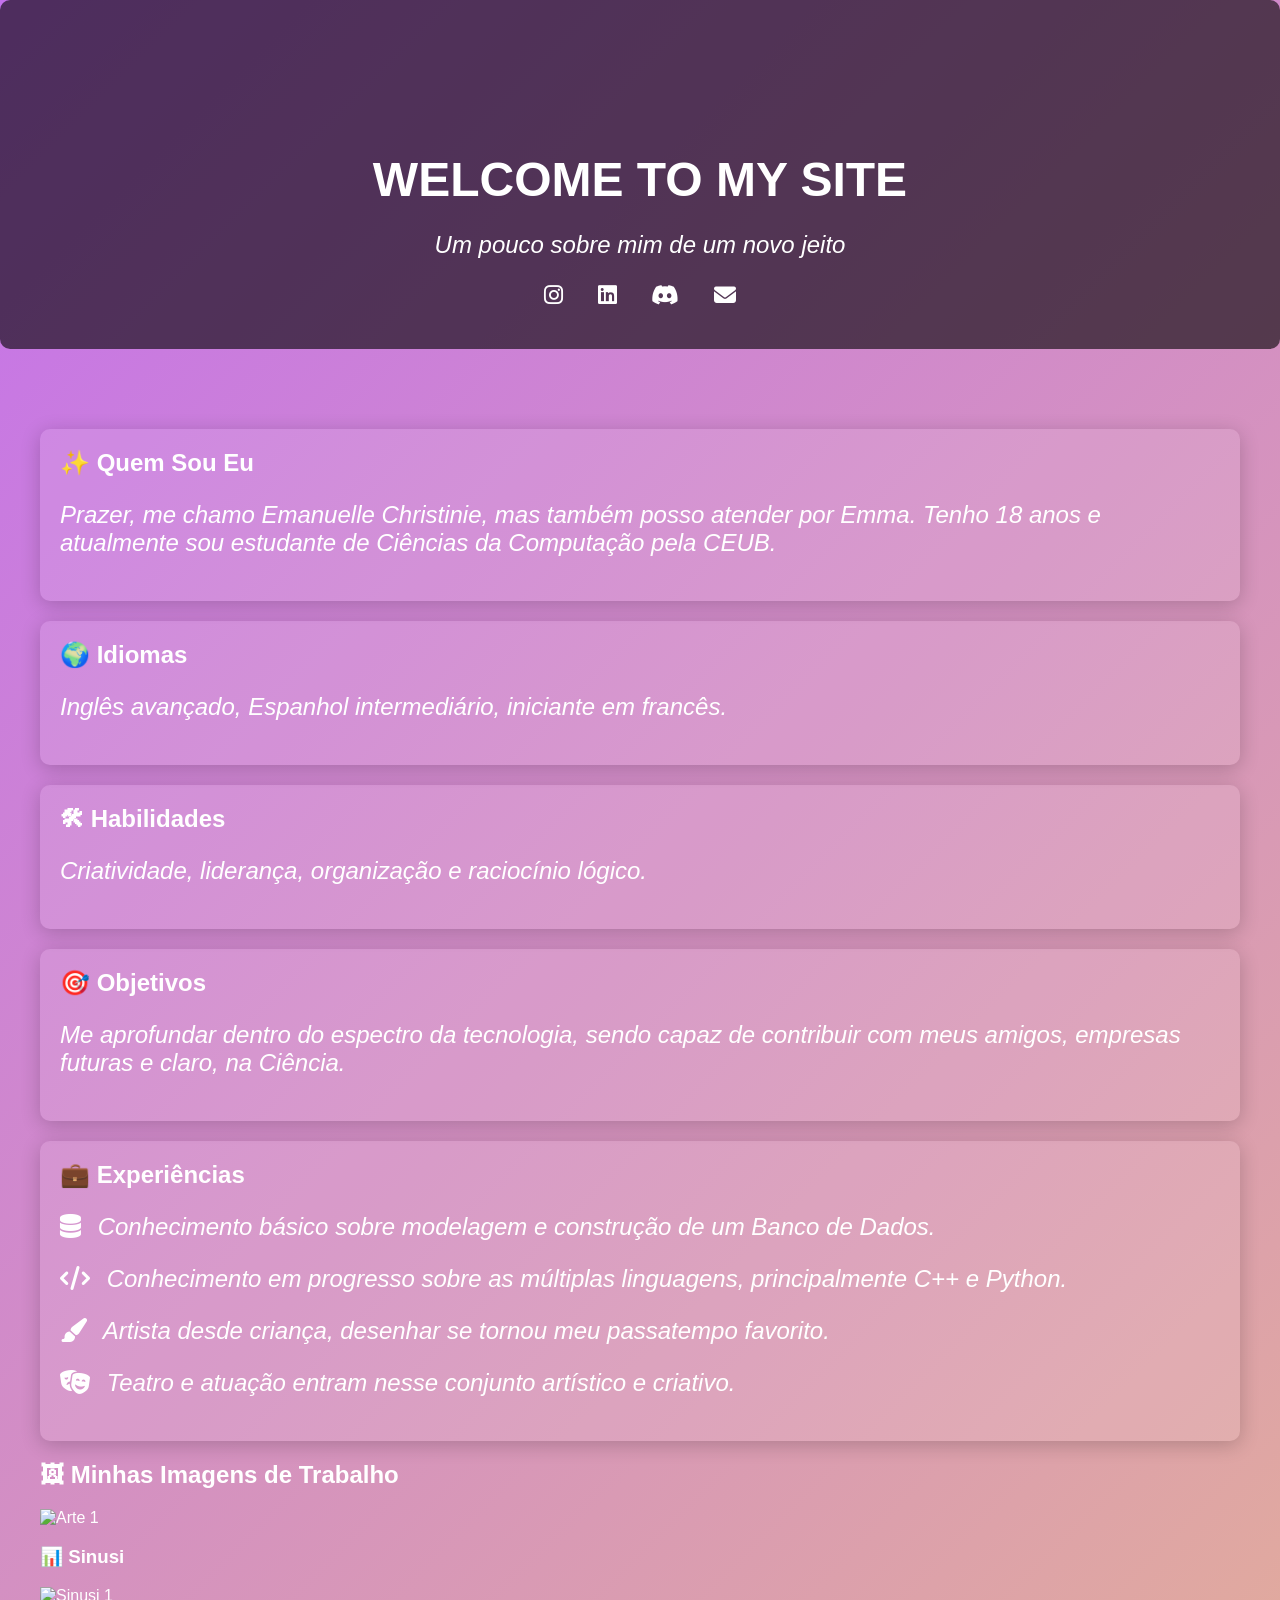
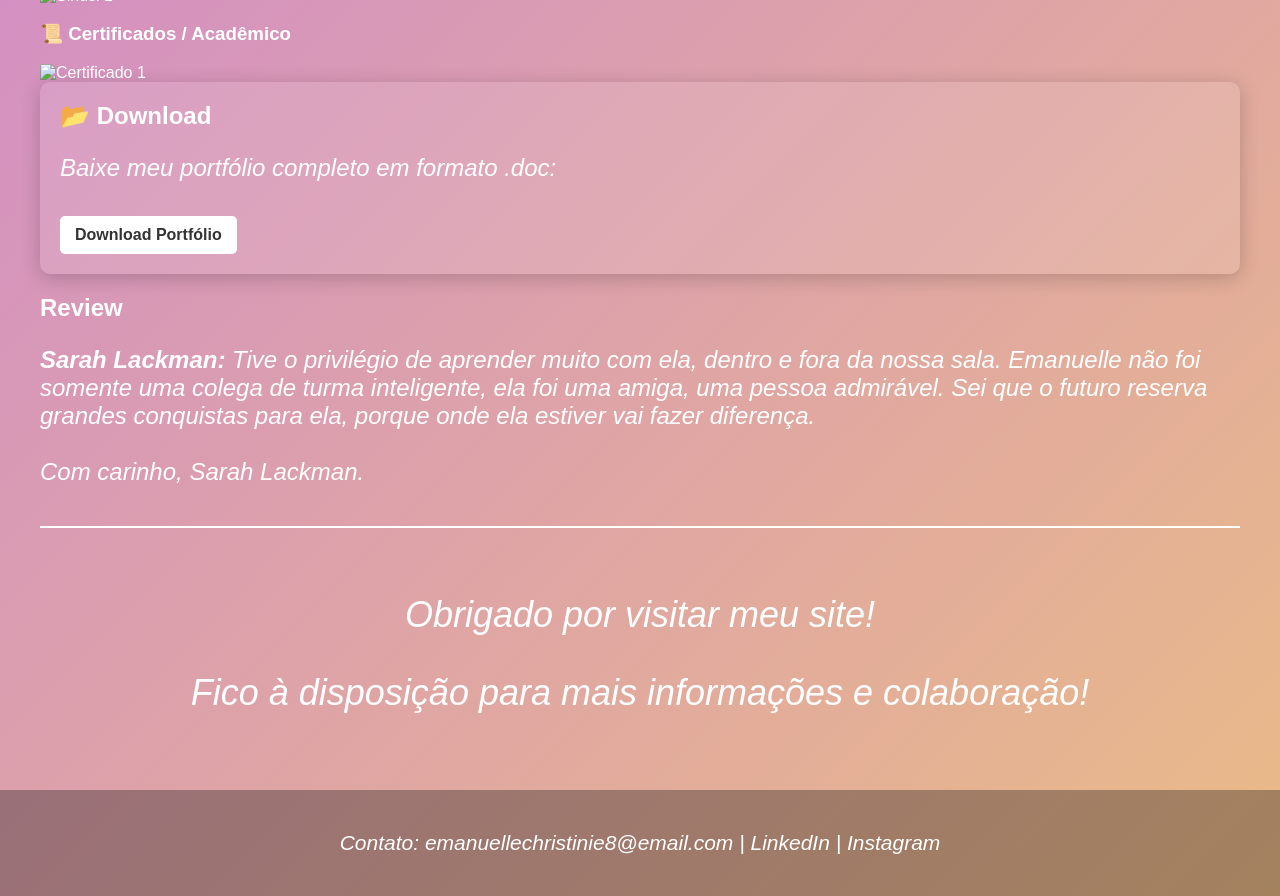
==== index.html @ f260c65d "Update index.html" ====
<!DOCTYPE html>
<html lang="en">
<head>
  <meta charset="UTF-8" />
  <meta name="viewport" content="width=device-width, initial-scale=1.0" />
  <title>Emanuelle | Portfolio</title>
  <link rel="stylesheet" href="https://cdnjs.cloudflare.com/ajax/libs/font-awesome/6.5.0/css/all.min.css" />
  <style>
    body {
      font-family: 'Segoe UI', sans-serif;
      margin: 0;
      padding: 0;
      color: #fff;
      background: linear-gradient(-45deg, #e66465, #9198e5, #f6d365, #c471ed);
      background-size: 400% 400%;
      animation: gradient 10s ease infinite;
      overflow-x: hidden;
    }

    @keyframes gradient {
      0% { background-position: 0% 50%; }
      50% { background-position: 100% 50%; }
      100% { background-position: 0% 50%; }
    }

    header {
      padding: 120px 20px 40px;
      text-align: center;
      background-color: rgba(0, 0, 0, 0.6);
      border-radius: 10px;
      margin-bottom: 40px;
    }

    h1 {
      font-size: 3em;
      margin-bottom: 20px;
      text-transform: uppercase;
    }

    p {
      font-size: 1.5em;
      font-style: italic;
    }

    .social-links a {
      margin: 0 15px;
      font-size: 22px;
      color: white;
      transition: color 0.3s;
    }

    .social-links a:hover {
      color: #ffd700;
    }

    section {
      max-width: 1200px;
      margin: 0 auto;
      padding: 40px 20px;
    }

    .section-box {
      background: rgba(255, 255, 255, 0.1);
      border-radius: 10px;
      padding: 20px;
      margin-bottom: 20px;
      box-shadow: 0 4px 20px rgba(0, 0, 0, 0.2);
    }

    .section-box h2 {
      margin-top: 0;
    }

    .experience i {
      margin-right: 10px;
    }

    .download-btn {
      display: inline-block;
      margin-top: 10px;
      padding: 10px 15px;
      background-color: #fff;
      color: #333;
      border-radius: 5px;
      text-decoration: none;
      font-weight: bold;
      transition: background-color 0.3s;
    }

    .download-btn:hover {
      background-color: #ffd700;
      color: #000;
    }

    /* Styling for images with transitions */
    .images-container {
      display: flex;
      justify-content: center;
      align-items: center;
      height: 400px; /* Adjust the height as needed */
      overflow: hidden;
      position: relative;
    }

    .image-item {
      width: 100%;
      opacity: 0;
      transition: opacity 1s ease-in-out;
    }

    .image-item.active {
      opacity: 1;
    }

    footer {
      text-align: center;
      padding: 20px;
      background-color: rgba(0,0,0,0.3);
      font-size: 14px;
    }

    .thank-you {
      text-align: center;
      font-size: 1.5em;
      margin-top: 40px;
      padding-top: 30px;
      border-top: 2px solid #fff;
    }
  </style>
</head>
<body>

  <header>
    <h1>WELCOME TO MY SITE</h1>
    <p>Um pouco sobre mim de um novo jeito</p>
    <div class="social-links">
      <a href="https://www.instagram.com/manu_christinie/" target="_blank"><i class="fab fa-instagram"></i></a>
      <a href="https://www.linkedin.com/in/emanuelle-christinie-202900226/" target="_blank"><i class="fab fa-linkedin"></i></a>
      <a href="https://discord.com/users/720340595259998260" target="_blank"><i class="fab fa-discord"></i></a>   
      <a href="mailto:emanuellechristinie8@email.com"><i class="fas fa-envelope"></i></a>
    </div>
  </header>

  <section>
    <div class="section-box">
      <h2>✨ Quem Sou Eu</h2>
      <p>Prazer, me chamo Emanuelle Christinie, mas também posso atender por Emma. Tenho 18 anos e atualmente sou estudante de Ciências da Computação pela CEUB.</p>
    </div>

    <div class="section-box">
      <h2>🌍 Idiomas</h2>
      <p>Inglês avançado, Espanhol intermediário, iniciante em francês.</p>
    </div>

    <div class="section-box">
      <h2>🛠 Habilidades</h2>
      <p>Criatividade, liderança, organização e raciocínio lógico.</p>
    </div>

    <div class="section-box">
      <h2>🎯 Objetivos</h2>
      <p>Me aprofundar dentro do espectro da tecnologia, sendo capaz de contribuir com meus amigos, empresas futuras e claro, na Ciência.</p>
    </div>

    <div class="section-box experience">
      <h2>💼 Experiências</h2>
      <p><i class="fas fa-database"></i> Conhecimento básico sobre modelagem e construção de um Banco de Dados.</p>
      <p><i class="fas fa-code"></i> Conhecimento em progresso sobre as múltiplas linguagens, principalmente C++ e Python.</p>
      <p><i class="fas fa-paint-brush"></i> Artista desde criança, desenhar se tornou meu passatempo favorito.</p>
      <p><i class="fas fa-theater-masks"></i> Teatro e atuação entram nesse conjunto artístico e criativo.</p>
    </div>

     
      <h2>🖼 Minhas Imagens de Trabalho</h2>

     
        <img class="image-item active" src="images/arte1.png" alt="Arte 1">
        <img class="image-item" src="images/arte2.png" alt="Arte 2">
        <img class="image-item" src="images/arte3.png" alt="Arte 3">
      </div>

      <h3>📊 Sinusi</h3>
      
        <img class="image-item active" src="images/sinusi1.png" alt="Sinusi 1">
        <img class="image-item" src="images/sinusi2.png" alt="Sinusi 2">
        <img class="image-item" src="images/sinusi3.png" alt="Sinusi 3">
      

      <h3>📜 Certificados / Acadêmico</h3>
      
        <img class="image-item active" src="images/certificado1.png" alt="Certificado 1">
        <img class="image-item" src="images/certificado2.png" alt="Certificado 2">
        <img class="image-item" src="images/certificado3.png" alt="Certificado 3">
        <img class="image-item" src="images/certificado4.png" alt="Certificado 4">
      
    

    <div class="section-box">
      <h2>📂 Download</h2>
      <p>Baixe meu portfólio completo em formato .doc:</p>
      <a class="download-btn" href="portfolio.docx" download>Download Portfólio</a>
    </div>

    <div class="review">
      <h2>Review</h2>
      <p><strong>Sarah Lackman:</strong> Tive o privilégio de aprender muito com ela, dentro e fora da nossa sala. Emanuelle não foi somente uma colega de turma inteligente, ela foi uma amiga, uma pessoa admirável. Sei que o futuro reserva grandes conquistas para ela, porque onde ela estiver vai fazer diferença. <br><br> Com carinho, Sarah Lackman.</p>
    </div>

    <div class="thank-you">
      <p>Obrigado por visitar meu site!</p>
      <p>Fico à disposição para mais informações e colaboração!</p>
    </div>
  </section>

  <footer>
    <p>Contato: emanuellechristinie8@email.com | LinkedIn | Instagram</p>
  </footer>

  <script>
    // Image appearance with smooth transitions
    let currentImageIndex = 0;
    const imageItems = document.querySelectorAll('.image-item');
    
    function showNextImage() {
      imageItems.forEach((item, index) => {
        item.classList.remove('active');
        if (index === currentImageIndex) {
          item.classList.add('active');
        }
      });
      currentImageIndex = (currentImageIndex + 1) % imageItems.length;
    }

    setInterval(showNextImage, 3000); // Change image every 3 seconds
  </script>

</body>
</html>
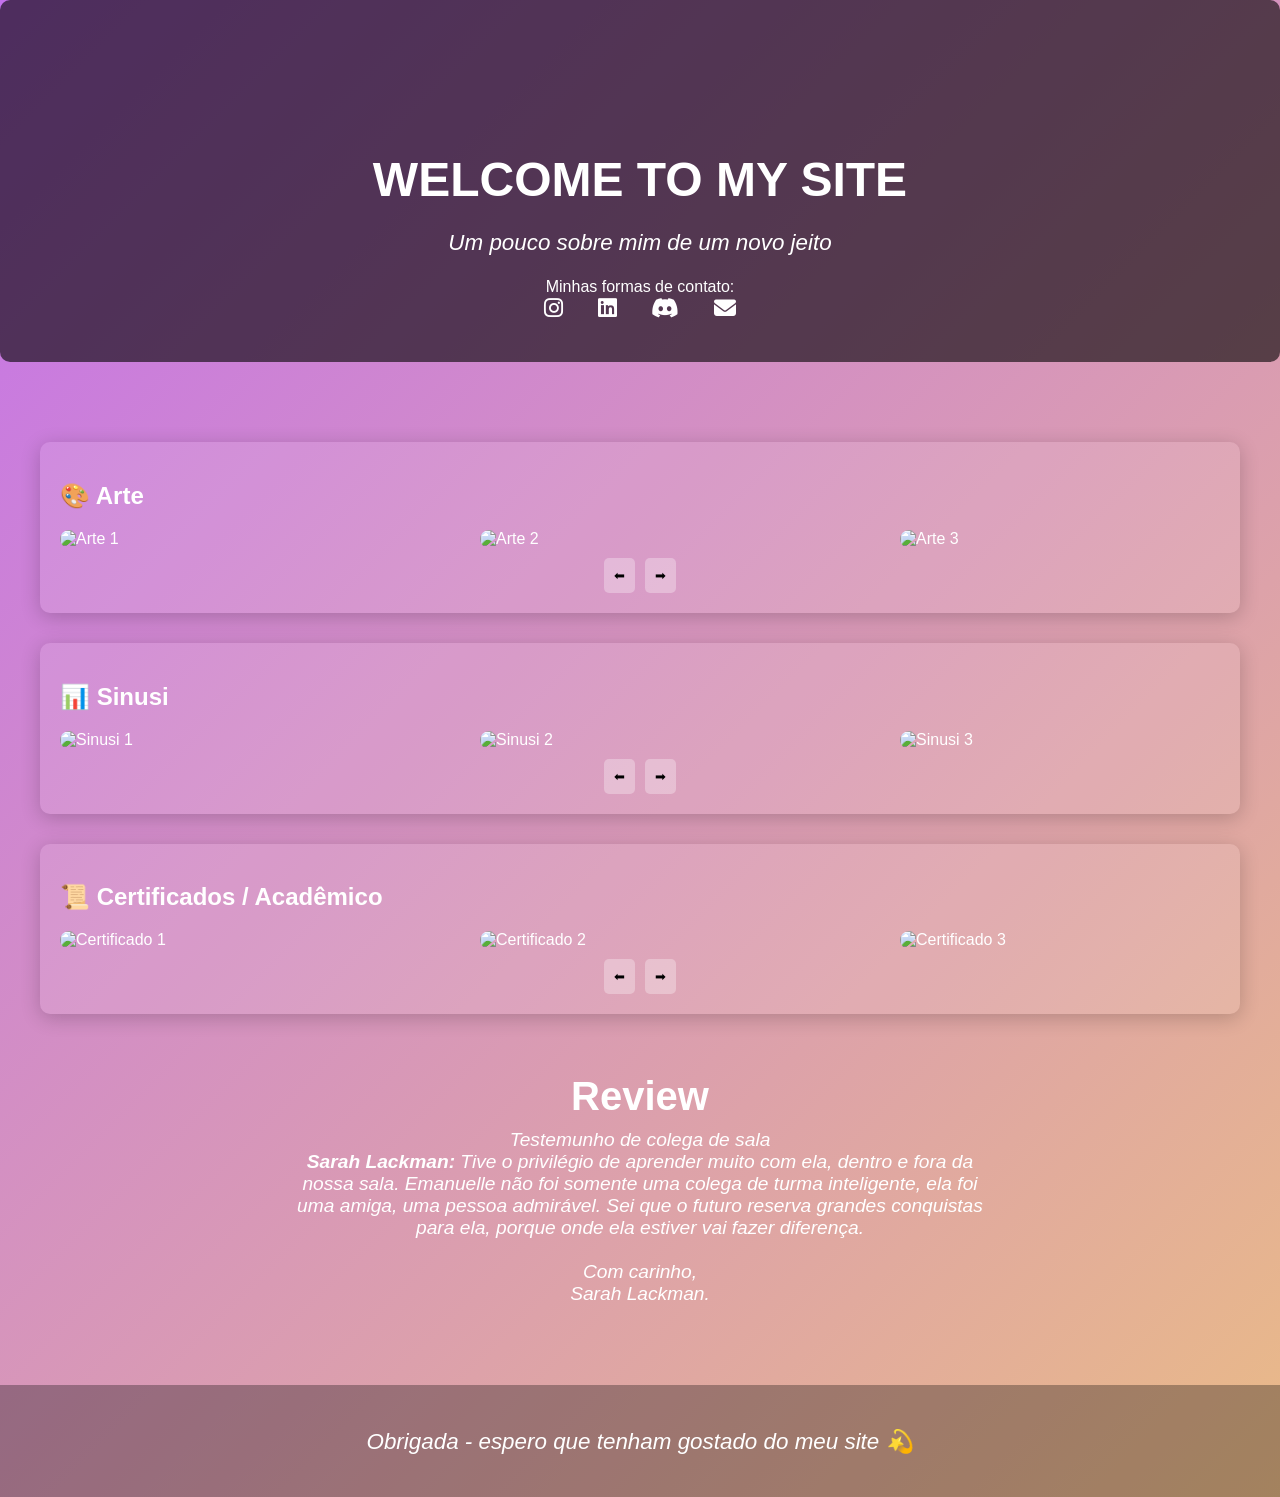
==== commit c140a52e: "Update index.html" ====
--- a/index.html
+++ b/index.html
@@ -13,7 +13,7 @@
       color: #fff;
       background: linear-gradient(-45deg, #e66465, #9198e5, #f6d365, #c471ed);
       background-size: 400% 400%;
-      animation: gradient 10s ease infinite;
+      animation: gradient 15s ease infinite;
       overflow-x: hidden;
     }
 
@@ -33,13 +33,17 @@
 
     h1 {
       font-size: 3em;
-      margin-bottom: 20px;
+      margin-bottom: 10px;
       text-transform: uppercase;
     }
 
     p {
-      font-size: 1.5em;
+      font-size: 1.4em;
       font-style: italic;
+    }
+
+    .social-links {
+      margin-top: 15px;
     }
 
     .social-links a {
@@ -63,176 +67,159 @@
       background: rgba(255, 255, 255, 0.1);
       border-radius: 10px;
       padding: 20px;
-      margin-bottom: 20px;
+      margin-bottom: 30px;
       box-shadow: 0 4px 20px rgba(0, 0, 0, 0.2);
-    }
-
-    .section-box h2 {
-      margin-top: 0;
-    }
-
-    .experience i {
-      margin-right: 10px;
-    }
-
-    .download-btn {
-      display: inline-block;
-      margin-top: 10px;
-      padding: 10px 15px;
-      background-color: #fff;
-      color: #333;
-      border-radius: 5px;
-      text-decoration: none;
-      font-weight: bold;
-      transition: background-color 0.3s;
-    }
-
-    .download-btn:hover {
-      background-color: #ffd700;
-      color: #000;
-    }
-
-    /* Styling for images with transitions */
-    .images-container {
+      transition: transform 0.5s ease;
+    }
+
+    .section-box:hover {
+      transform: scale(1.02);
+    }
+
+    .carousel-container {
+      position: relative;
+      overflow: hidden;
+      width: 100%;
+    }
+
+    .carousel {
+      display: flex;
+      transition: transform 0.5s ease-in-out;
+      scroll-behavior: smooth;
+    }
+
+    .carousel img {
+      width: 100%;
+      max-width: 400px;
+      margin-right: 20px;
+      border-radius: 10px;
+      flex-shrink: 0;
+    }
+
+    .carousel-buttons {
+      position: relative;
       display: flex;
       justify-content: center;
-      align-items: center;
-      height: 400px; /* Adjust the height as needed */
-      overflow: hidden;
-      position: relative;
-    }
-
-    .image-item {
-      width: 100%;
-      opacity: 0;
-      transition: opacity 1s ease-in-out;
-    }
-
-    .image-item.active {
-      opacity: 1;
+      margin-top: 10px;
+    }
+
+    .carousel-buttons button {
+      background: rgba(255, 255, 255, 0.3);
+      border: none;
+      padding: 10px;
+      margin: 0 5px;
+      border-radius: 5px;
+      cursor: pointer;
+      transition: background 0.3s;
+    }
+
+    .carousel-buttons button:hover {
+      background: #ffd700;
+    }
+
+    .review-section {
+      text-align: center;
+      margin-top: 60px;
+    }
+
+    .review-section h2 {
+      font-size: 2.5em;
+      margin-bottom: 10px;
+    }
+
+    .review-section p {
+      font-size: 1.2em;
+      max-width: 700px;
+      margin: auto;
     }
 
     footer {
       text-align: center;
       padding: 20px;
-      background-color: rgba(0,0,0,0.3);
-      font-size: 14px;
-    }
-
-    .thank-you {
-      text-align: center;
-      font-size: 1.5em;
+      font-size: 16px;
+      background: rgba(0, 0, 0, 0.3);
       margin-top: 40px;
-      padding-top: 30px;
-      border-top: 2px solid #fff;
     }
   </style>
 </head>
 <body>
-
   <header>
     <h1>WELCOME TO MY SITE</h1>
     <p>Um pouco sobre mim de um novo jeito</p>
     <div class="social-links">
+      <span>Minhas formas de contato:</span><br>
       <a href="https://www.instagram.com/manu_christinie/" target="_blank"><i class="fab fa-instagram"></i></a>
       <a href="https://www.linkedin.com/in/emanuelle-christinie-202900226/" target="_blank"><i class="fab fa-linkedin"></i></a>
-      <a href="https://discord.com/users/720340595259998260" target="_blank"><i class="fab fa-discord"></i></a>   
+      <a href="https://discord.com/users/720340595259998260" target="_blank"><i class="fab fa-discord"></i></a>
       <a href="mailto:emanuellechristinie8@email.com"><i class="fas fa-envelope"></i></a>
     </div>
   </header>
 
   <section>
     <div class="section-box">
-      <h2>✨ Quem Sou Eu</h2>
-      <p>Prazer, me chamo Emanuelle Christinie, mas também posso atender por Emma. Tenho 18 anos e atualmente sou estudante de Ciências da Computação pela CEUB.</p>
+      <h2>🎨 Arte</h2>
+      <div class="carousel-container">
+        <div class="carousel" id="carousel-arte">
+          <img src="images/arte1.png" alt="Arte 1">
+          <img src="images/arte2.png" alt="Arte 2">
+          <img src="images/arte3.png" alt="Arte 3">
+        </div>
+      </div>
+      <div class="carousel-buttons">
+        <button onclick="scrollCarousel('carousel-arte', -1)">⬅</button>
+        <button onclick="scrollCarousel('carousel-arte', 1)">➡</button>
+      </div>
     </div>
 
     <div class="section-box">
-      <h2>🌍 Idiomas</h2>
-      <p>Inglês avançado, Espanhol intermediário, iniciante em francês.</p>
+      <h2>📊 Sinusi</h2>
+      <div class="carousel-container">
+        <div class="carousel" id="carousel-sinusi">
+          <img src="images/sinusi1.png" alt="Sinusi 1">
+          <img src="images/sinusi2.png" alt="Sinusi 2">
+          <img src="images/sinusi3.png" alt="Sinusi 3">
+        </div>
+      </div>
+      <div class="carousel-buttons">
+        <button onclick="scrollCarousel('carousel-sinusi', -1)">⬅</button>
+        <button onclick="scrollCarousel('carousel-sinusi', 1)">➡</button>
+      </div>
     </div>
 
     <div class="section-box">
-      <h2>🛠 Habilidades</h2>
-      <p>Criatividade, liderança, organização e raciocínio lógico.</p>
-    </div>
-
-    <div class="section-box">
-      <h2>🎯 Objetivos</h2>
-      <p>Me aprofundar dentro do espectro da tecnologia, sendo capaz de contribuir com meus amigos, empresas futuras e claro, na Ciência.</p>
-    </div>
-
-    <div class="section-box experience">
-      <h2>💼 Experiências</h2>
-      <p><i class="fas fa-database"></i> Conhecimento básico sobre modelagem e construção de um Banco de Dados.</p>
-      <p><i class="fas fa-code"></i> Conhecimento em progresso sobre as múltiplas linguagens, principalmente C++ e Python.</p>
-      <p><i class="fas fa-paint-brush"></i> Artista desde criança, desenhar se tornou meu passatempo favorito.</p>
-      <p><i class="fas fa-theater-masks"></i> Teatro e atuação entram nesse conjunto artístico e criativo.</p>
-    </div>
-
-     
-      <h2>🖼 Minhas Imagens de Trabalho</h2>
-
-     
-        <img class="image-item active" src="images/arte1.png" alt="Arte 1">
-        <img class="image-item" src="images/arte2.png" alt="Arte 2">
-        <img class="image-item" src="images/arte3.png" alt="Arte 3">
-      </div>
-
-      <h3>📊 Sinusi</h3>
-      
-        <img class="image-item active" src="images/sinusi1.png" alt="Sinusi 1">
-        <img class="image-item" src="images/sinusi2.png" alt="Sinusi 2">
-        <img class="image-item" src="images/sinusi3.png" alt="Sinusi 3">
-      
-
-      <h3>📜 Certificados / Acadêmico</h3>
-      
-        <img class="image-item active" src="images/certificado1.png" alt="Certificado 1">
-        <img class="image-item" src="images/certificado2.png" alt="Certificado 2">
-        <img class="image-item" src="images/certificado3.png" alt="Certificado 3">
-        <img class="image-item" src="images/certificado4.png" alt="Certificado 4">
-      
-    
-
-    <div class="section-box">
-      <h2>📂 Download</h2>
-      <p>Baixe meu portfólio completo em formato .doc:</p>
-      <a class="download-btn" href="portfolio.docx" download>Download Portfólio</a>
-    </div>
-
-    <div class="review">
+      <h2>📜 Certificados / Acadêmico</h2>
+      <div class="carousel-container">
+        <div class="carousel" id="carousel-certificados">
+          <img src="images/certificado1.png" alt="Certificado 1">
+          <img src="images/certificado2.png" alt="Certificado 2">
+          <img src="images/certificado3.png" alt="Certificado 3">
+          <img src="images/certificado4.png" alt="Certificado 4">
+        </div>
+      </div>
+      <div class="carousel-buttons">
+        <button onclick="scrollCarousel('carousel-certificados', -1)">⬅</button>
+        <button onclick="scrollCarousel('carousel-certificados', 1)">➡</button>
+      </div>
+    </div>
+
+    <div class="review-section">
       <h2>Review</h2>
-      <p><strong>Sarah Lackman:</strong> Tive o privilégio de aprender muito com ela, dentro e fora da nossa sala. Emanuelle não foi somente uma colega de turma inteligente, ela foi uma amiga, uma pessoa admirável. Sei que o futuro reserva grandes conquistas para ela, porque onde ela estiver vai fazer diferença. <br><br> Com carinho, Sarah Lackman.</p>
-    </div>
-
-    <div class="thank-you">
-      <p>Obrigado por visitar meu site!</p>
-      <p>Fico à disposição para mais informações e colaboração!</p>
+      <p><em>Testemunho de colega de sala</em></p>
+      <p><strong>Sarah Lackman:</strong> Tive o privilégio de aprender muito com ela, dentro e fora da nossa sala. Emanuelle não foi somente uma colega de turma inteligente, ela foi uma amiga, uma pessoa admirável. Sei que o futuro reserva grandes conquistas para ela, porque onde ela estiver vai fazer diferença.<br><br>Com carinho,<br>Sarah Lackman.</p>
     </div>
   </section>
 
   <footer>
-    <p>Contato: emanuellechristinie8@email.com | LinkedIn | Instagram</p>
+    <p>Obrigada - espero que tenham gostado do meu site 💫</p>
   </footer>
 
   <script>
-    // Image appearance with smooth transitions
-    let currentImageIndex = 0;
-    const imageItems = document.querySelectorAll('.image-item');
-    
-    function showNextImage() {
-      imageItems.forEach((item, index) => {
-        item.classList.remove('active');
-        if (index === currentImageIndex) {
-          item.classList.add('active');
-        }
-      });
-      currentImageIndex = (currentImageIndex + 1) % imageItems.length;
-    }
-
-    setInterval(showNextImage, 3000); // Change image every 3 seconds
+    function scrollCarousel(id, direction) {
+      const el = document.getElementById(id);
+      const scrollAmount = 420;
+      el.scrollBy({ left: scrollAmount * direction, behavior: 'smooth' });
+    }
   </script>
-
 </body>
 </html>
+
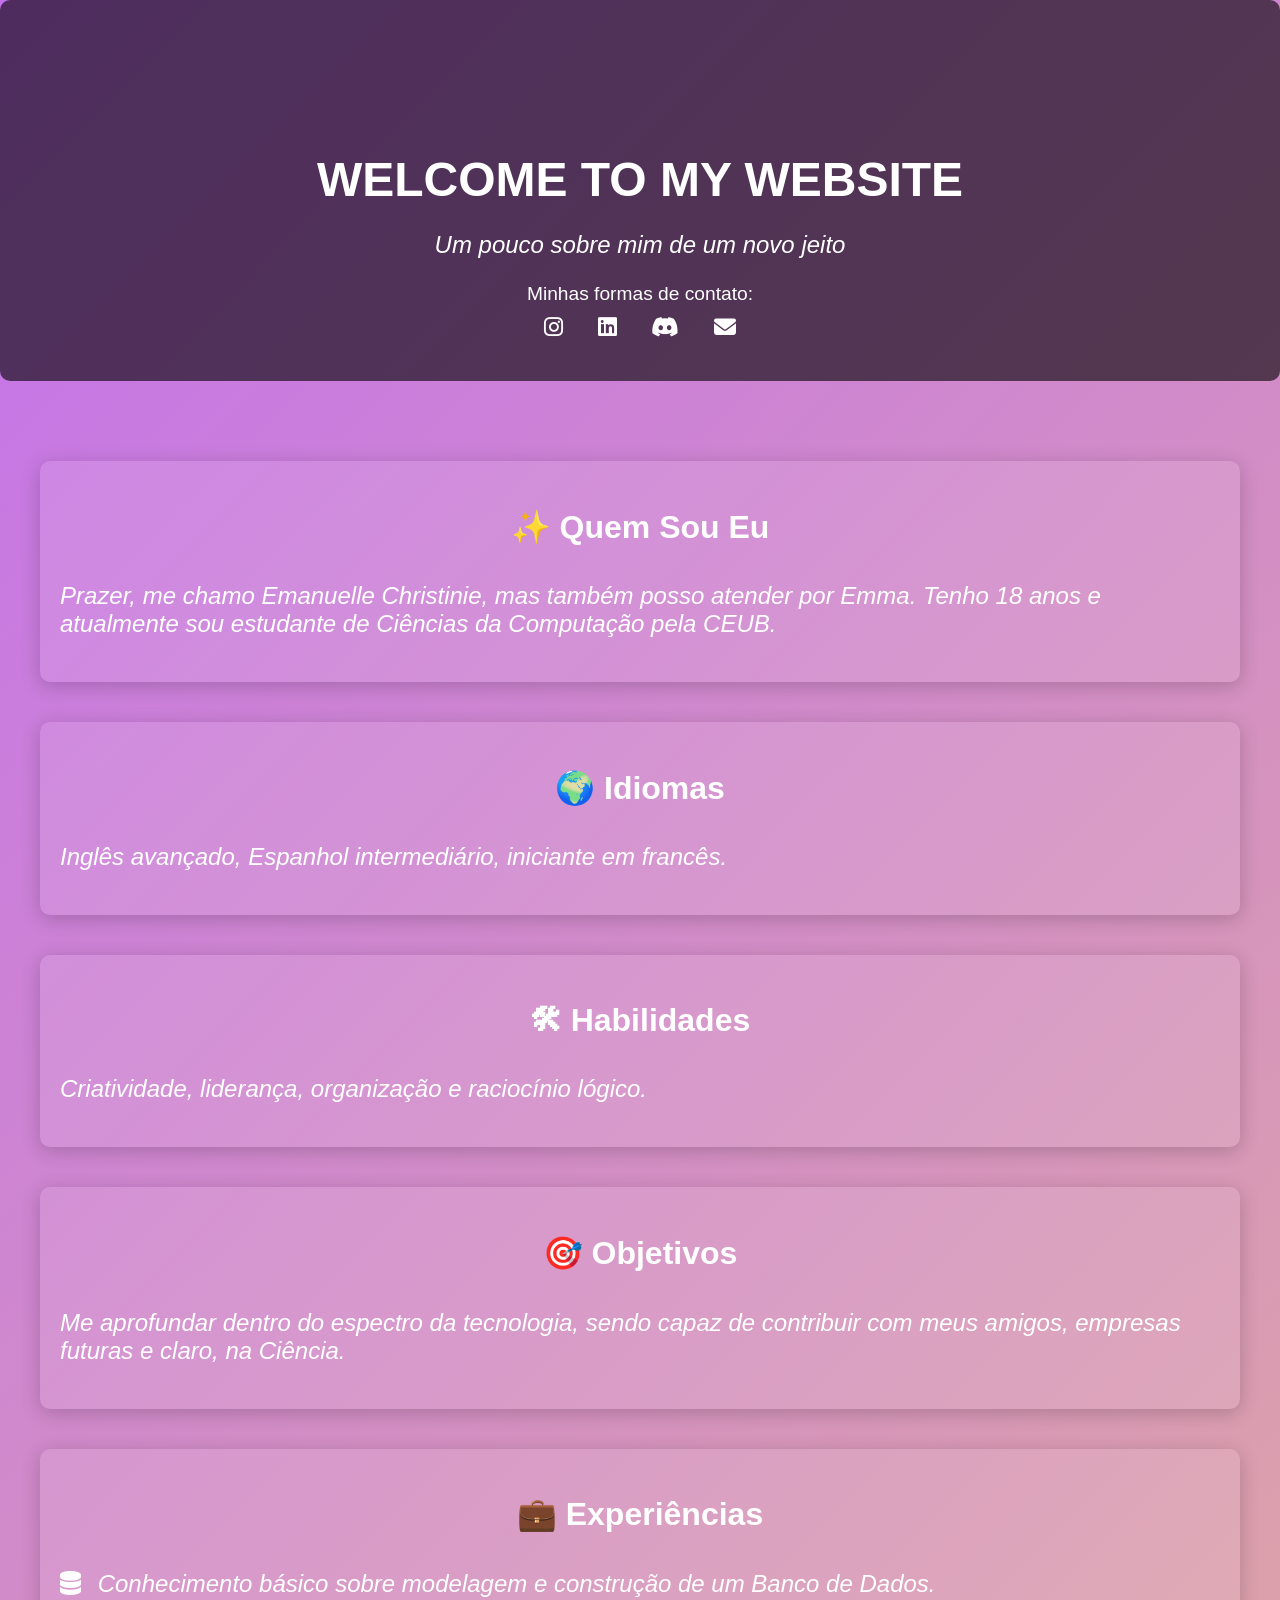
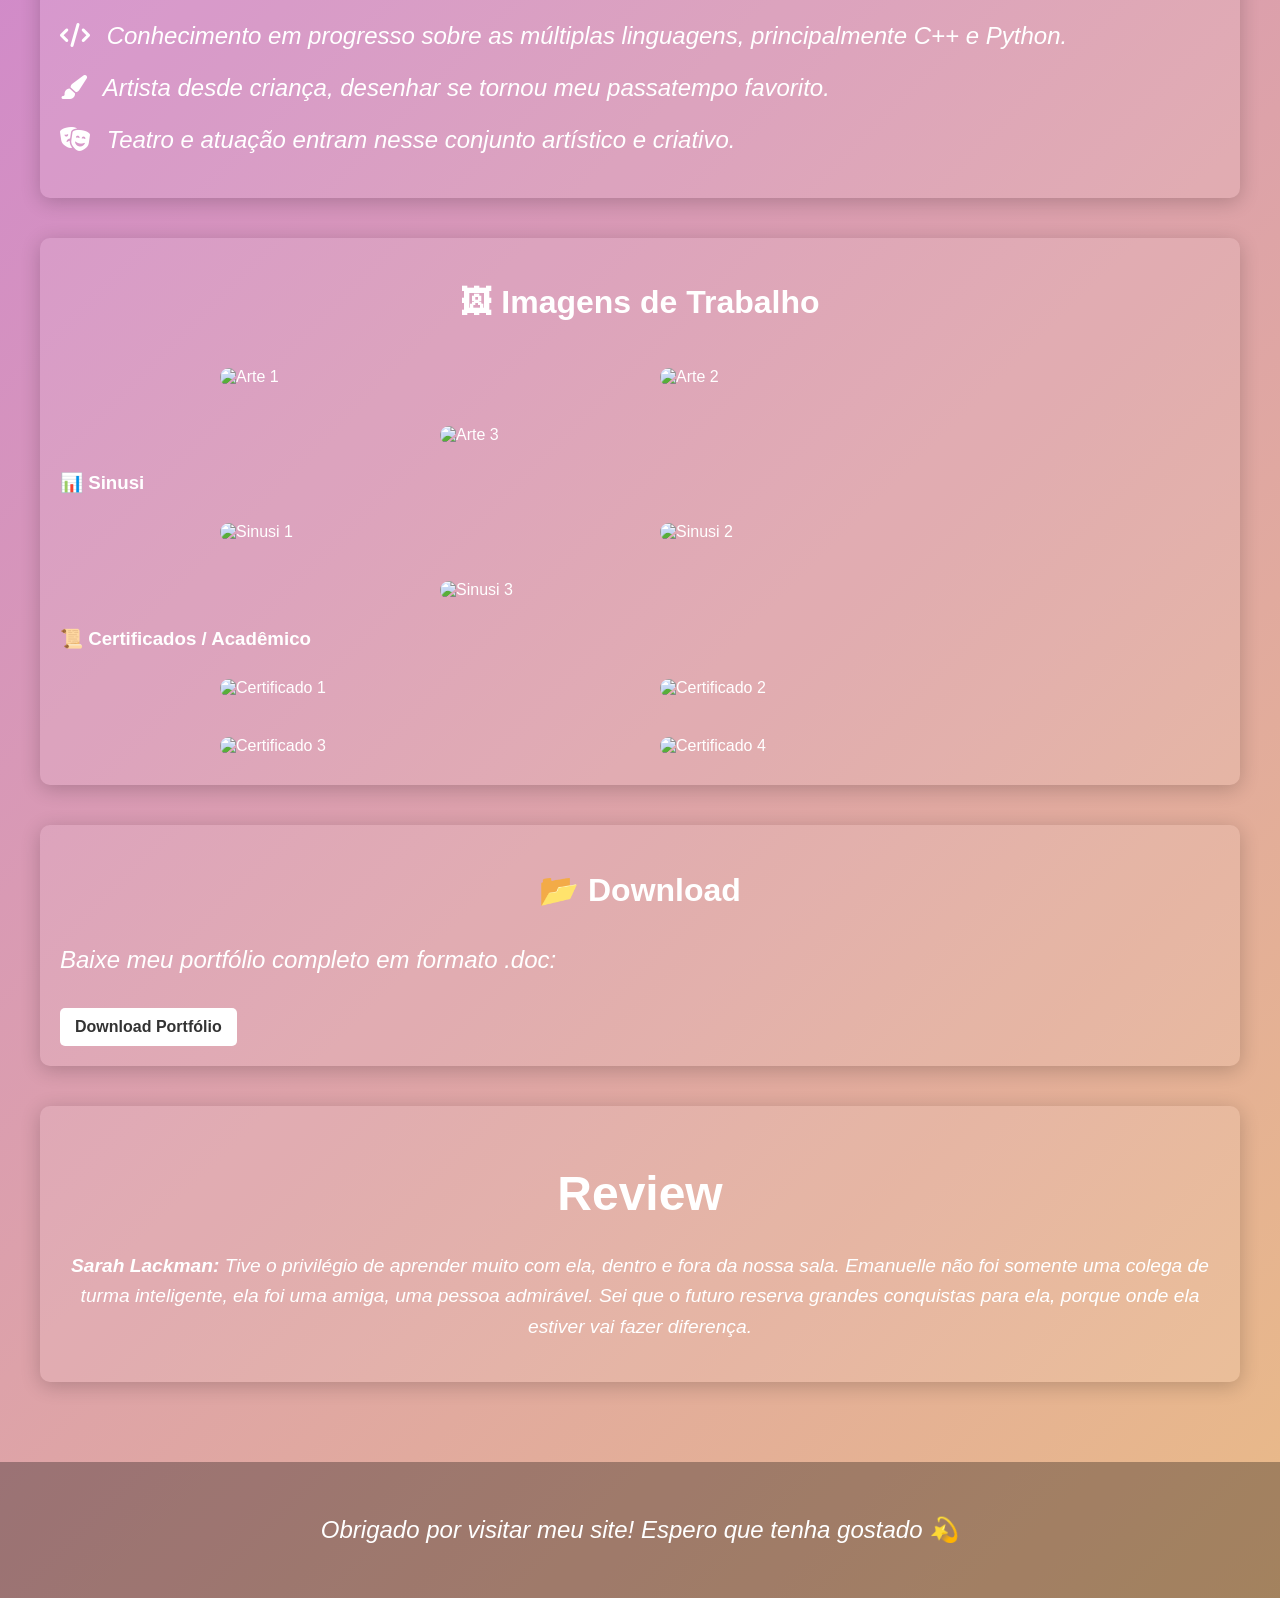
==== commit ce6d7f4e: "Update index.html" ====
--- a/index.html
+++ b/index.html
@@ -1,10 +1,10 @@
 <!DOCTYPE html>
 <html lang="en">
 <head>
-  <meta charset="UTF-8" />
-  <meta name="viewport" content="width=device-width, initial-scale=1.0" />
+  <meta charset="UTF-8">
+  <meta name="viewport" content="width=device-width, initial-scale=1.0">
   <title>Emanuelle | Portfolio</title>
-  <link rel="stylesheet" href="https://cdnjs.cloudflare.com/ajax/libs/font-awesome/6.5.0/css/all.min.css" />
+  <link rel="stylesheet" href="https://cdnjs.cloudflare.com/ajax/libs/font-awesome/6.5.0/css/all.min.css">
   <style>
     body {
       font-family: 'Segoe UI', sans-serif;
@@ -13,7 +13,7 @@
       color: #fff;
       background: linear-gradient(-45deg, #e66465, #9198e5, #f6d365, #c471ed);
       background-size: 400% 400%;
-      animation: gradient 15s ease infinite;
+      animation: gradient 10s ease infinite;
       overflow-x: hidden;
     }
 
@@ -33,17 +33,26 @@
 
     h1 {
       font-size: 3em;
+      margin-bottom: 20px;
+      text-transform: uppercase;
+      animation: fadeIn 1s ease-in-out;
+    }
+
+    p {
+      font-size: 1.5em;
+      font-style: italic;
+      animation: fadeIn 1.5s ease-in-out;
+    }
+
+    .social-links {
+      margin-top: 20px;
+    }
+
+    .social-links::before {
+      content: "Minhas formas de contato: ";
+      display: block;
       margin-bottom: 10px;
-      text-transform: uppercase;
-    }
-
-    p {
-      font-size: 1.4em;
-      font-style: italic;
-    }
-
-    .social-links {
-      margin-top: 15px;
+      font-size: 1.2em;
     }
 
     .social-links a {
@@ -67,87 +76,100 @@
       background: rgba(255, 255, 255, 0.1);
       border-radius: 10px;
       padding: 20px;
-      margin-bottom: 30px;
+      margin-bottom: 40px;
       box-shadow: 0 4px 20px rgba(0, 0, 0, 0.2);
-      transition: transform 0.5s ease;
-    }
-
-    .section-box:hover {
-      transform: scale(1.02);
-    }
-
-    .carousel-container {
-      position: relative;
-      overflow: hidden;
-      width: 100%;
-    }
-
-    .carousel {
+      opacity: 0;
+      transform: translateY(30px);
+      transition: all 0.8s ease;
+    }
+
+    .section-box.visible {
+      opacity: 1;
+      transform: translateY(0);
+    }
+
+    .section-box h2 {
+      font-size: 2em;
+      text-align: center;
+      padding-bottom: 10px;
+    }
+
+    .experience i {
+      margin-right: 10px;
+    }
+
+    .download-btn {
+      display: inline-block;
+      margin-top: 10px;
+      padding: 10px 15px;
+      background-color: #fff;
+      color: #333;
+      border-radius: 5px;
+      text-decoration: none;
+      font-weight: bold;
+    }
+
+    .download-btn:hover {
+      background-color: #ffd700;
+      color: #000;
+    }
+
+    .gallery {
       display: flex;
-      transition: transform 0.5s ease-in-out;
-      scroll-behavior: smooth;
-    }
-
-    .carousel img {
+      flex-wrap: wrap;
+      justify-content: center;
+      gap: 20px;
+    }
+
+    .gallery img {
       width: 100%;
       max-width: 400px;
-      margin-right: 20px;
-      border-radius: 10px;
-      flex-shrink: 0;
-    }
-
-    .carousel-buttons {
-      position: relative;
-      display: flex;
-      justify-content: center;
-      margin-top: 10px;
-    }
-
-    .carousel-buttons button {
-      background: rgba(255, 255, 255, 0.3);
-      border: none;
-      padding: 10px;
-      margin: 0 5px;
-      border-radius: 5px;
-      cursor: pointer;
-      transition: background 0.3s;
-    }
-
-    .carousel-buttons button:hover {
-      background: #ffd700;
-    }
-
-    .review-section {
-      text-align: center;
-      margin-top: 60px;
-    }
-
-    .review-section h2 {
-      font-size: 2.5em;
-      margin-bottom: 10px;
-    }
-
-    .review-section p {
+      margin: 10px;
+      border-radius: 15px;
+      opacity: 0;
+      transform: translateY(30px);
+      transition: opacity 1s ease, transform 1s ease;
+    }
+
+    .gallery img.visible {
+      opacity: 1;
+      transform: translateY(0);
+    }
+
+    .review h2 {
+      font-size: 3em;
+      text-align: center;
+      margin-bottom: 20px;
+    }
+
+    .review p {
       font-size: 1.2em;
-      max-width: 700px;
-      margin: auto;
+      line-height: 1.6;
+      text-align: center;
     }
 
     footer {
       text-align: center;
-      padding: 20px;
-      font-size: 16px;
-      background: rgba(0, 0, 0, 0.3);
-      margin-top: 40px;
+      padding: 30px;
+      background-color: rgba(0, 0, 0, 0.3);
+      font-size: 1em;
+    }
+
+    html {
+      scroll-behavior: smooth;
+    }
+
+    @keyframes fadeIn {
+      from { opacity: 0; }
+      to { opacity: 1; }
     }
   </style>
 </head>
 <body>
   <header>
-    <h1>WELCOME TO MY SITE</h1>
+    <h1>WELCOME TO MY WEBSITE</h1>
     <p>Um pouco sobre mim de um novo jeito</p>
     <div class="social-links">
-      <span>Minhas formas de contato:</span><br>
       <a href="https://www.instagram.com/manu_christinie/" target="_blank"><i class="fab fa-instagram"></i></a>
       <a href="https://www.linkedin.com/in/emanuelle-christinie-202900226/" target="_blank"><i class="fab fa-linkedin"></i></a>
       <a href="https://discord.com/users/720340595259998260" target="_blank"><i class="fab fa-discord"></i></a>
@@ -157,68 +179,91 @@
 
   <section>
     <div class="section-box">
-      <h2>🎨 Arte</h2>
-      <div class="carousel-container">
-        <div class="carousel" id="carousel-arte">
-          <img src="images/arte1.png" alt="Arte 1">
-          <img src="images/arte2.png" alt="Arte 2">
-          <img src="images/arte3.png" alt="Arte 3">
-        </div>
+      <h2>✨ Quem Sou Eu</h2>
+      <p>Prazer, me chamo Emanuelle Christinie, mas também posso atender por Emma. Tenho 18 anos e atualmente sou estudante de Ciências da Computação pela CEUB.</p>
+    </div>
+
+    <div class="section-box">
+      <h2>🌍 Idiomas</h2>
+      <p>Inglês avançado, Espanhol intermediário, iniciante em francês.</p>
+    </div>
+
+    <div class="section-box">
+      <h2>🛠 Habilidades</h2>
+      <p>Criatividade, liderança, organização e raciocínio lógico.</p>
+    </div>
+
+    <div class="section-box">
+      <h2>🎯 Objetivos</h2>
+      <p>Me aprofundar dentro do espectro da tecnologia, sendo capaz de contribuir com meus amigos, empresas futuras e claro, na Ciência.</p>
+    </div>
+
+    <div class="section-box experience">
+      <h2>💼 Experiências</h2>
+      <p><i class="fas fa-database"></i> Conhecimento básico sobre modelagem e construção de um Banco de Dados.</p>
+      <p><i class="fas fa-code"></i> Conhecimento em progresso sobre as múltiplas linguagens, principalmente C++ e Python.</p>
+      <p><i class="fas fa-paint-brush"></i> Artista desde criança, desenhar se tornou meu passatempo favorito.</p>
+      <p><i class="fas fa-theater-masks"></i> Teatro e atuação entram nesse conjunto artístico e criativo.</p>
+    </div>
+
+    <div class="section-box">
+      <h2>🖼 Imagens de Trabalho</h2>
+
+      <div class="gallery">
+        <img src="images/arte1.png" alt="Arte 1">
+        <img src="images/arte2.png" alt="Arte 2">
+        <img src="images/arte3.png" alt="Arte 3">
       </div>
-      <div class="carousel-buttons">
-        <button onclick="scrollCarousel('carousel-arte', -1)">⬅</button>
-        <button onclick="scrollCarousel('carousel-arte', 1)">➡</button>
+
+      <h3>📊 Sinusi</h3>
+      <div class="gallery">
+        <img src="images/sinusi1.png" alt="Sinusi 1">
+        <img src="images/sinusi2.png" alt="Sinusi 2">
+        <img src="images/sinusi3.png" alt="Sinusi 3">
       </div>
-    </div>
-
-    <div class="section-box">
-      <h2>📊 Sinusi</h2>
-      <div class="carousel-container">
-        <div class="carousel" id="carousel-sinusi">
-          <img src="images/sinusi1.png" alt="Sinusi 1">
-          <img src="images/sinusi2.png" alt="Sinusi 2">
-          <img src="images/sinusi3.png" alt="Sinusi 3">
-        </div>
+
+      <h3>📜 Certificados / Acadêmico</h3>
+      <div class="gallery">
+        <img src="images/certificado1.png" alt="Certificado 1">
+        <img src="images/certificado2.png" alt="Certificado 2">
+        <img src="images/certificado3.png" alt="Certificado 3">
+        <img src="images/certificado4.png" alt="Certificado 4">
       </div>
-      <div class="carousel-buttons">
-        <button onclick="scrollCarousel('carousel-sinusi', -1)">⬅</button>
-        <button onclick="scrollCarousel('carousel-sinusi', 1)">➡</button>
-      </div>
-    </div>
-
-    <div class="section-box">
-      <h2>📜 Certificados / Acadêmico</h2>
-      <div class="carousel-container">
-        <div class="carousel" id="carousel-certificados">
-          <img src="images/certificado1.png" alt="Certificado 1">
-          <img src="images/certificado2.png" alt="Certificado 2">
-          <img src="images/certificado3.png" alt="Certificado 3">
-          <img src="images/certificado4.png" alt="Certificado 4">
-        </div>
-      </div>
-      <div class="carousel-buttons">
-        <button onclick="scrollCarousel('carousel-certificados', -1)">⬅</button>
-        <button onclick="scrollCarousel('carousel-certificados', 1)">➡</button>
-      </div>
-    </div>
-
-    <div class="review-section">
+    </div>
+
+    <div class="section-box">
+      <h2>📂 Download</h2>
+      <p>Baixe meu portfólio completo em formato .doc:</p>
+      <a class="download-btn" href="portfolio.docx" download>Download Portfólio</a>
+    </div>
+
+    <div class="section-box review">
       <h2>Review</h2>
-      <p><em>Testemunho de colega de sala</em></p>
-      <p><strong>Sarah Lackman:</strong> Tive o privilégio de aprender muito com ela, dentro e fora da nossa sala. Emanuelle não foi somente uma colega de turma inteligente, ela foi uma amiga, uma pessoa admirável. Sei que o futuro reserva grandes conquistas para ela, porque onde ela estiver vai fazer diferença.<br><br>Com carinho,<br>Sarah Lackman.</p>
+      <p><strong>Sarah Lackman:</strong> Tive o privilégio de aprender muito com ela, dentro e fora da nossa sala. Emanuelle não foi somente uma colega de turma inteligente, ela foi uma amiga, uma pessoa admirável. Sei que o futuro reserva grandes conquistas para ela, porque onde ela estiver vai fazer diferença.</p>
     </div>
   </section>
 
   <footer>
-    <p>Obrigada - espero que tenham gostado do meu site 💫</p>
+    <p>Obrigado por visitar meu site! Espero que tenha gostado 💫</p>
   </footer>
 
   <script>
-    function scrollCarousel(id, direction) {
-      const el = document.getElementById(id);
-      const scrollAmount = 420;
-      el.scrollBy({ left: scrollAmount * direction, behavior: 'smooth' });
-    }
+    // Animações de entrada para seções
+    window.addEventListener('scroll', () => {
+      document.querySelectorAll('.section-box').forEach(el => {
+        const rect = el.getBoundingClientRect();
+        if (rect.top < window.innerHeight - 100) {
+          el.classList.add('visible');
+        }
+      });
+
+      document.querySelectorAll('.gallery img').forEach(img => {
+        const rect = img.getBoundingClientRect();
+        if (rect.top < window.innerHeight - 100) {
+          img.classList.add('visible');
+        }
+      });
+    });
   </script>
 </body>
 </html>
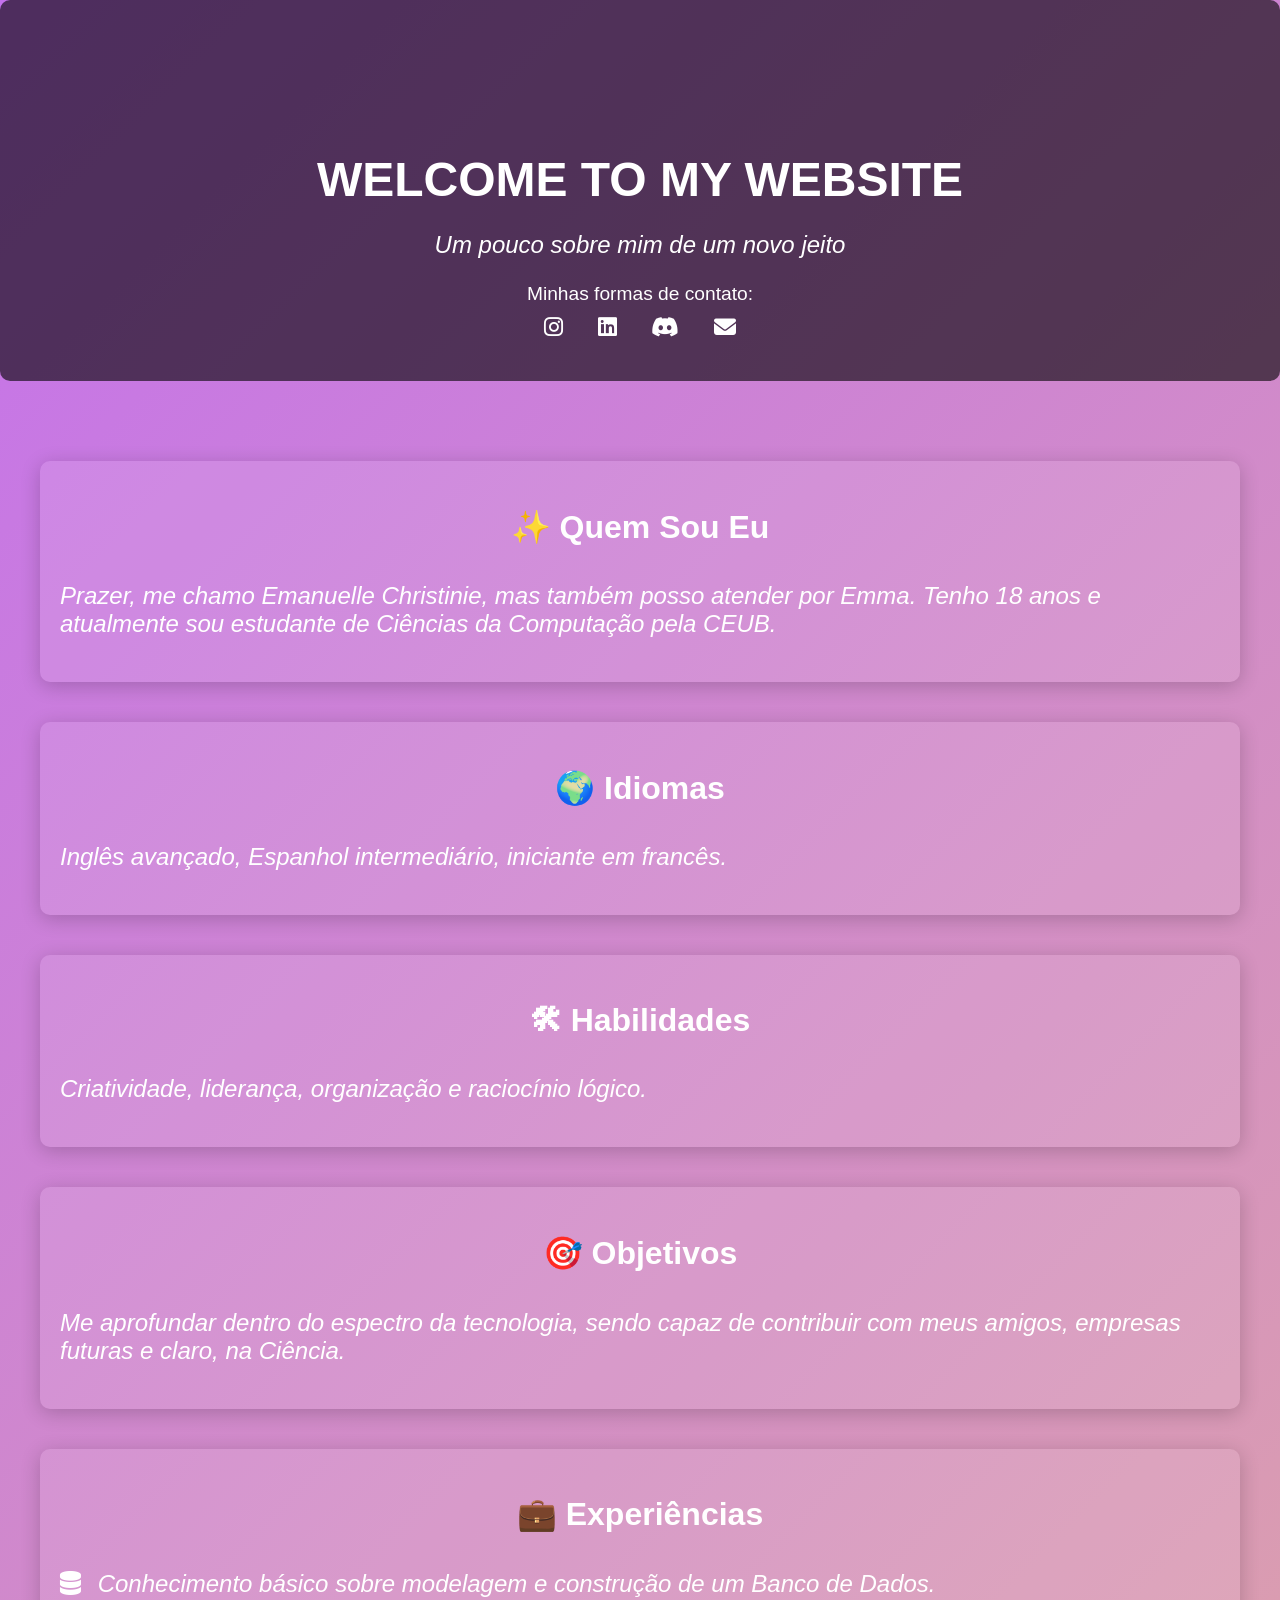
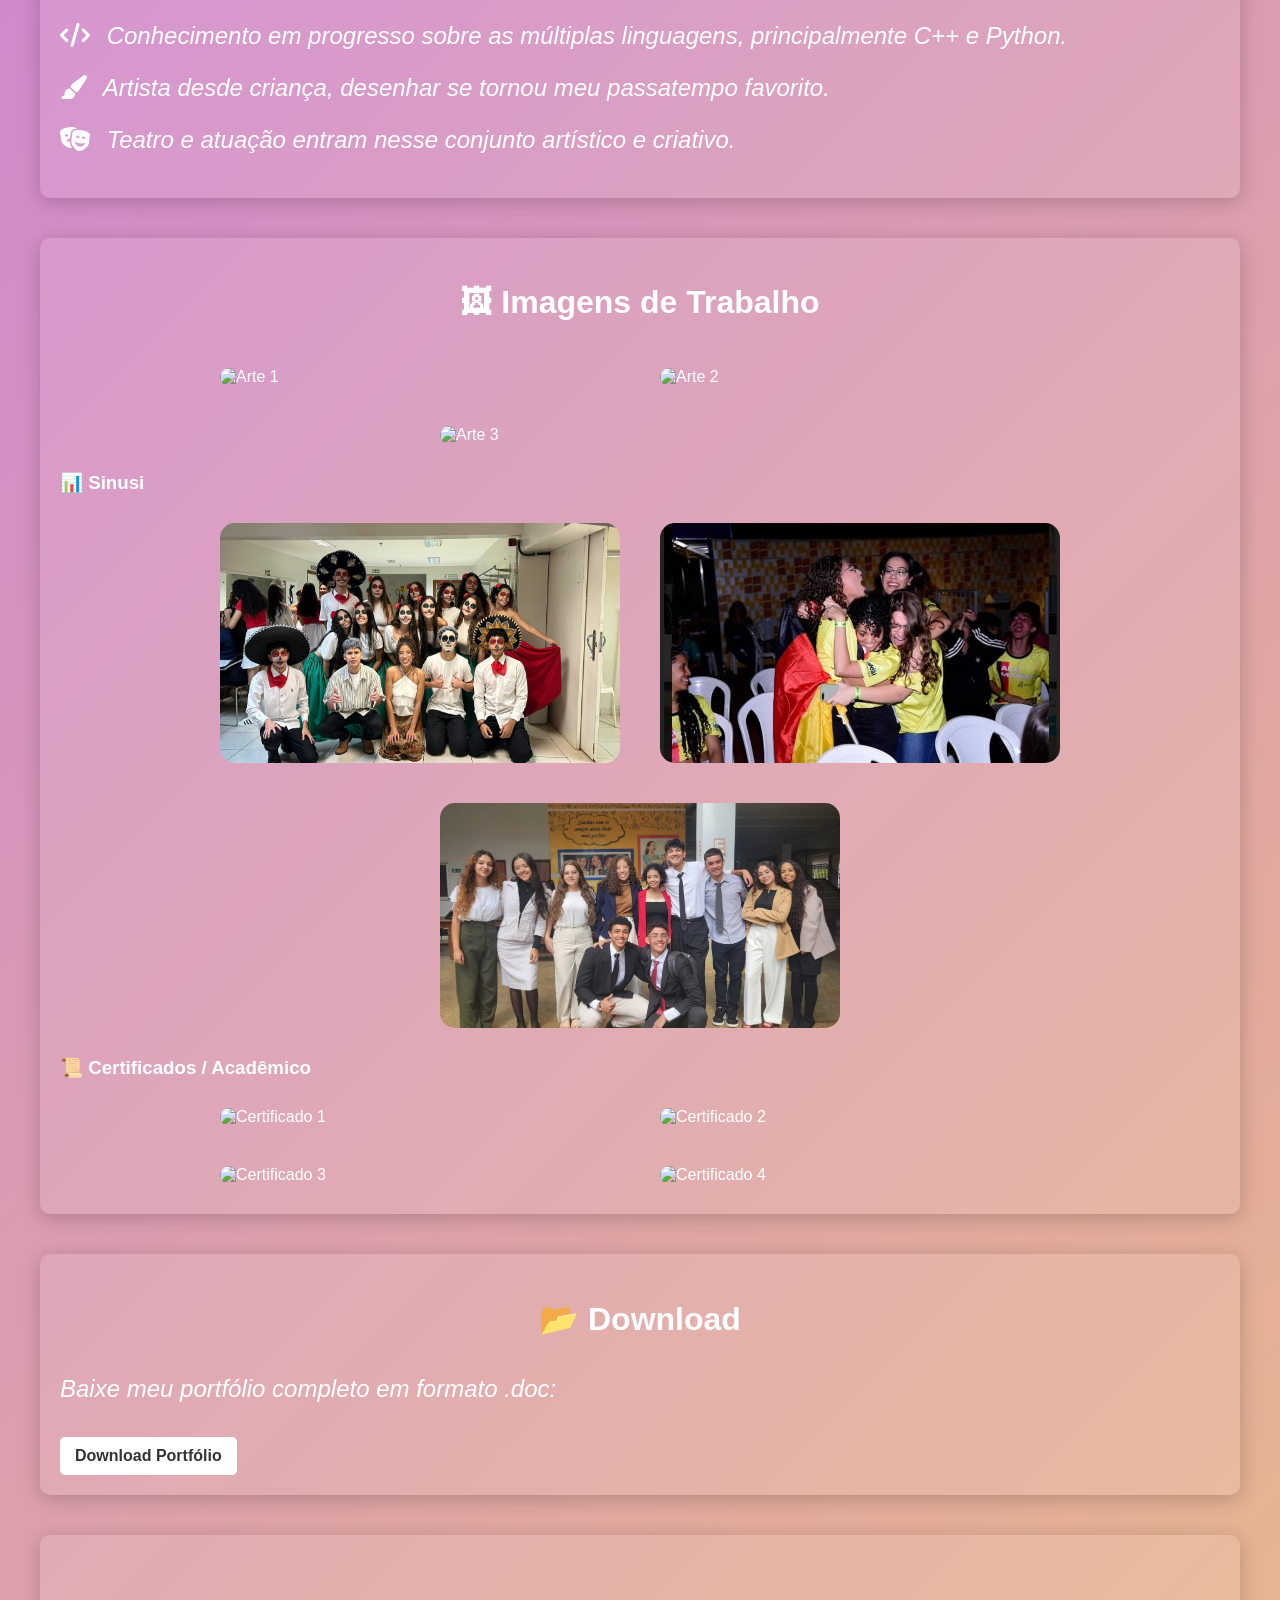
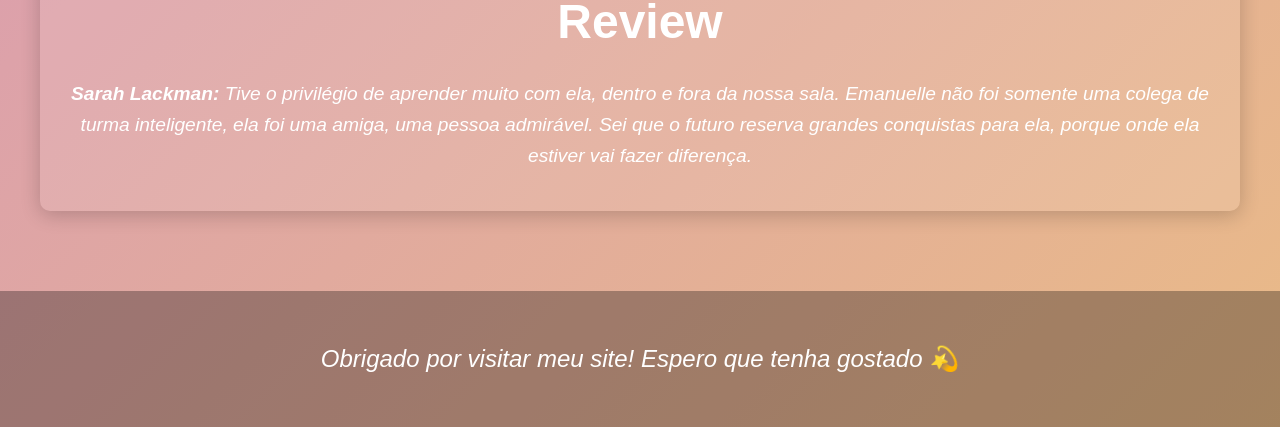
==== commit 0d8ad4ef: "Update index.html" ====
--- a/index.html
+++ b/index.html
@@ -210,24 +210,24 @@
       <h2>🖼 Imagens de Trabalho</h2>
 
       <div class="gallery">
-        <img src="images/arte1.png" alt="Arte 1">
-        <img src="images/arte2.png" alt="Arte 2">
-        <img src="images/arte3.png" alt="Arte 3">
+        <img src="images/arte1.jpg" alt="Arte 1">
+        <img src="images/arte2.jpg" alt="Arte 2">
+        <img src="images/arte3.jpg" alt="Arte 3">
       </div>
 
       <h3>📊 Sinusi</h3>
       <div class="gallery">
-        <img src="images/sinusi1.png" alt="Sinusi 1">
-        <img src="images/sinusi2.png" alt="Sinusi 2">
-        <img src="images/sinusi3.png" alt="Sinusi 3">
+        <img src="images/sinusi1.jpg" alt="Sinusi 1">
+        <img src="images/sinusi2.jpg" alt="Sinusi 2">
+        <img src="images/sinusi3.jpg" alt="Sinusi 3">
       </div>
 
       <h3>📜 Certificados / Acadêmico</h3>
       <div class="gallery">
-        <img src="images/certificado1.png" alt="Certificado 1">
-        <img src="images/certificado2.png" alt="Certificado 2">
-        <img src="images/certificado3.png" alt="Certificado 3">
-        <img src="images/certificado4.png" alt="Certificado 4">
+        <img src="images/certificado1.jpg" alt="Certificado 1">
+        <img src="images/certificado2.jpg" alt="Certificado 2">
+        <img src="images/certificado3.jpg" alt="Certificado 3">
+        <img src="images/certificado4.jpg" alt="Certificado 4">
       </div>
     </div>
 
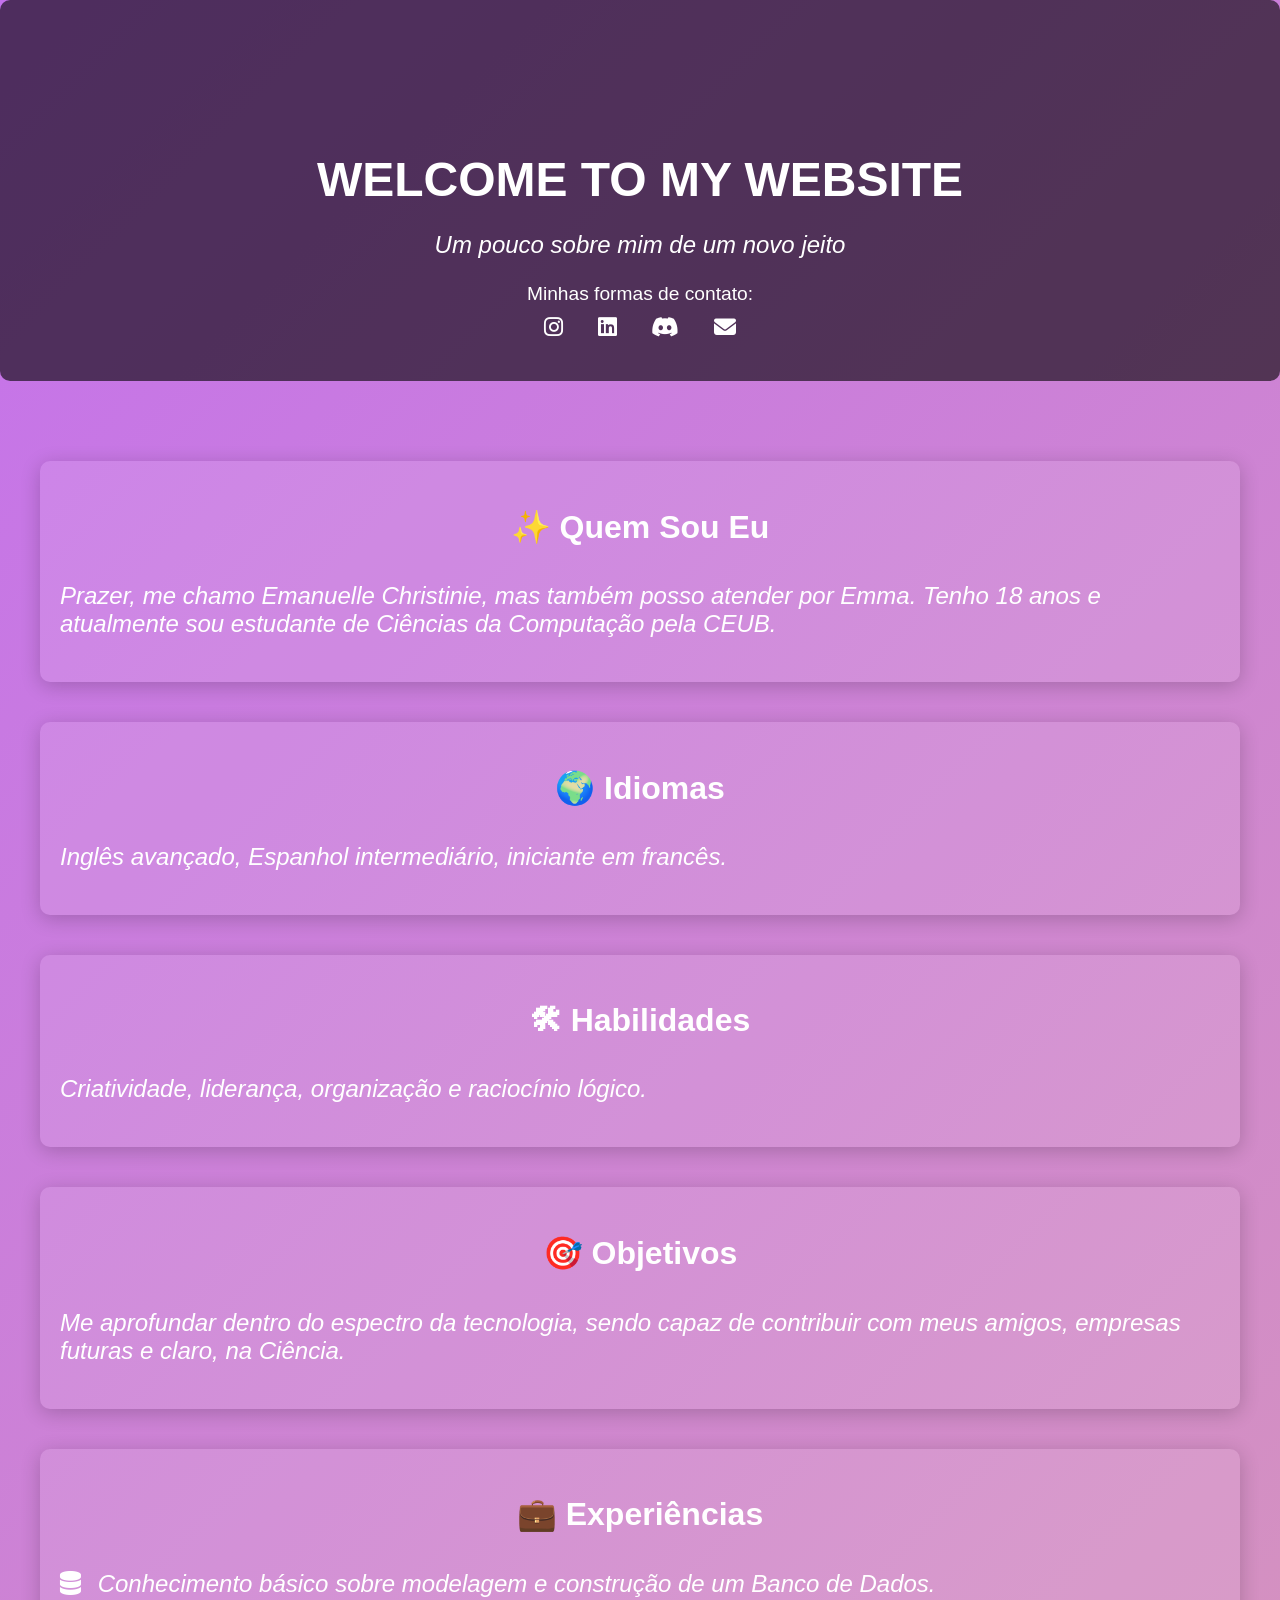
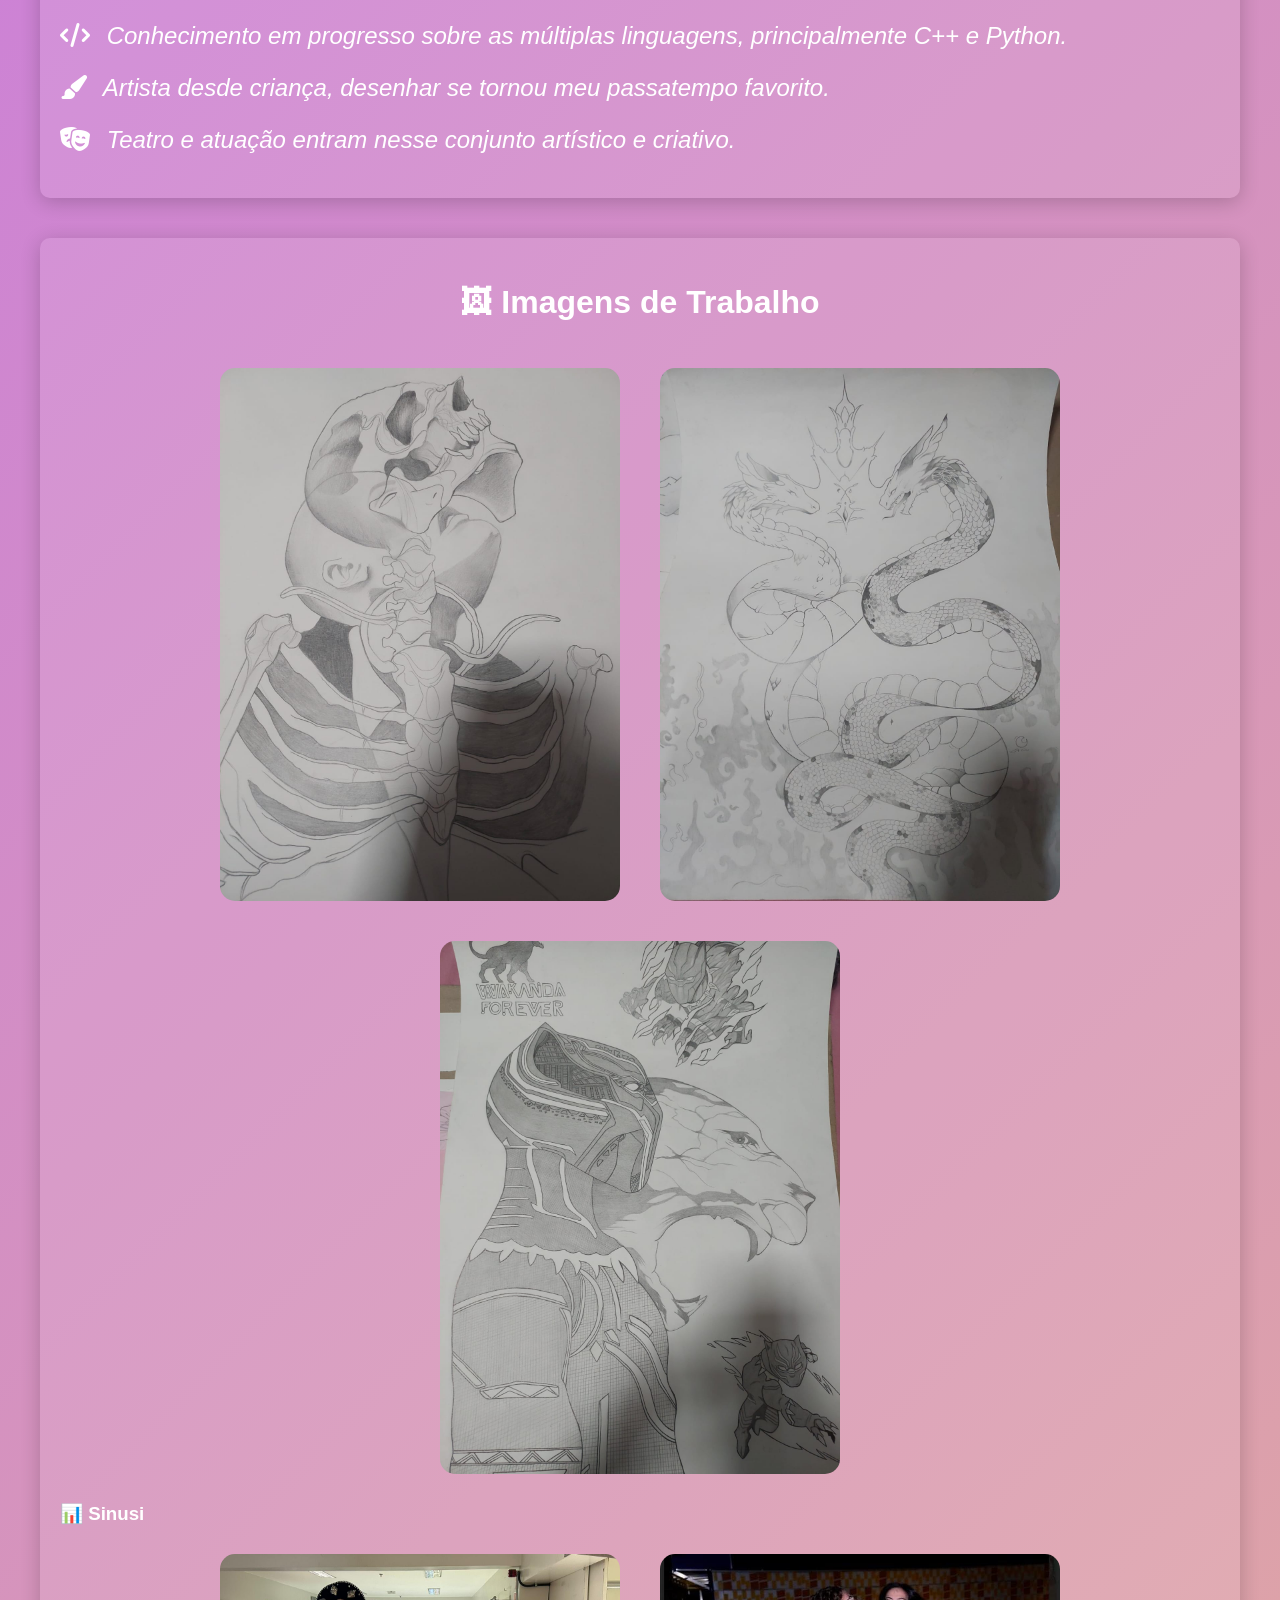
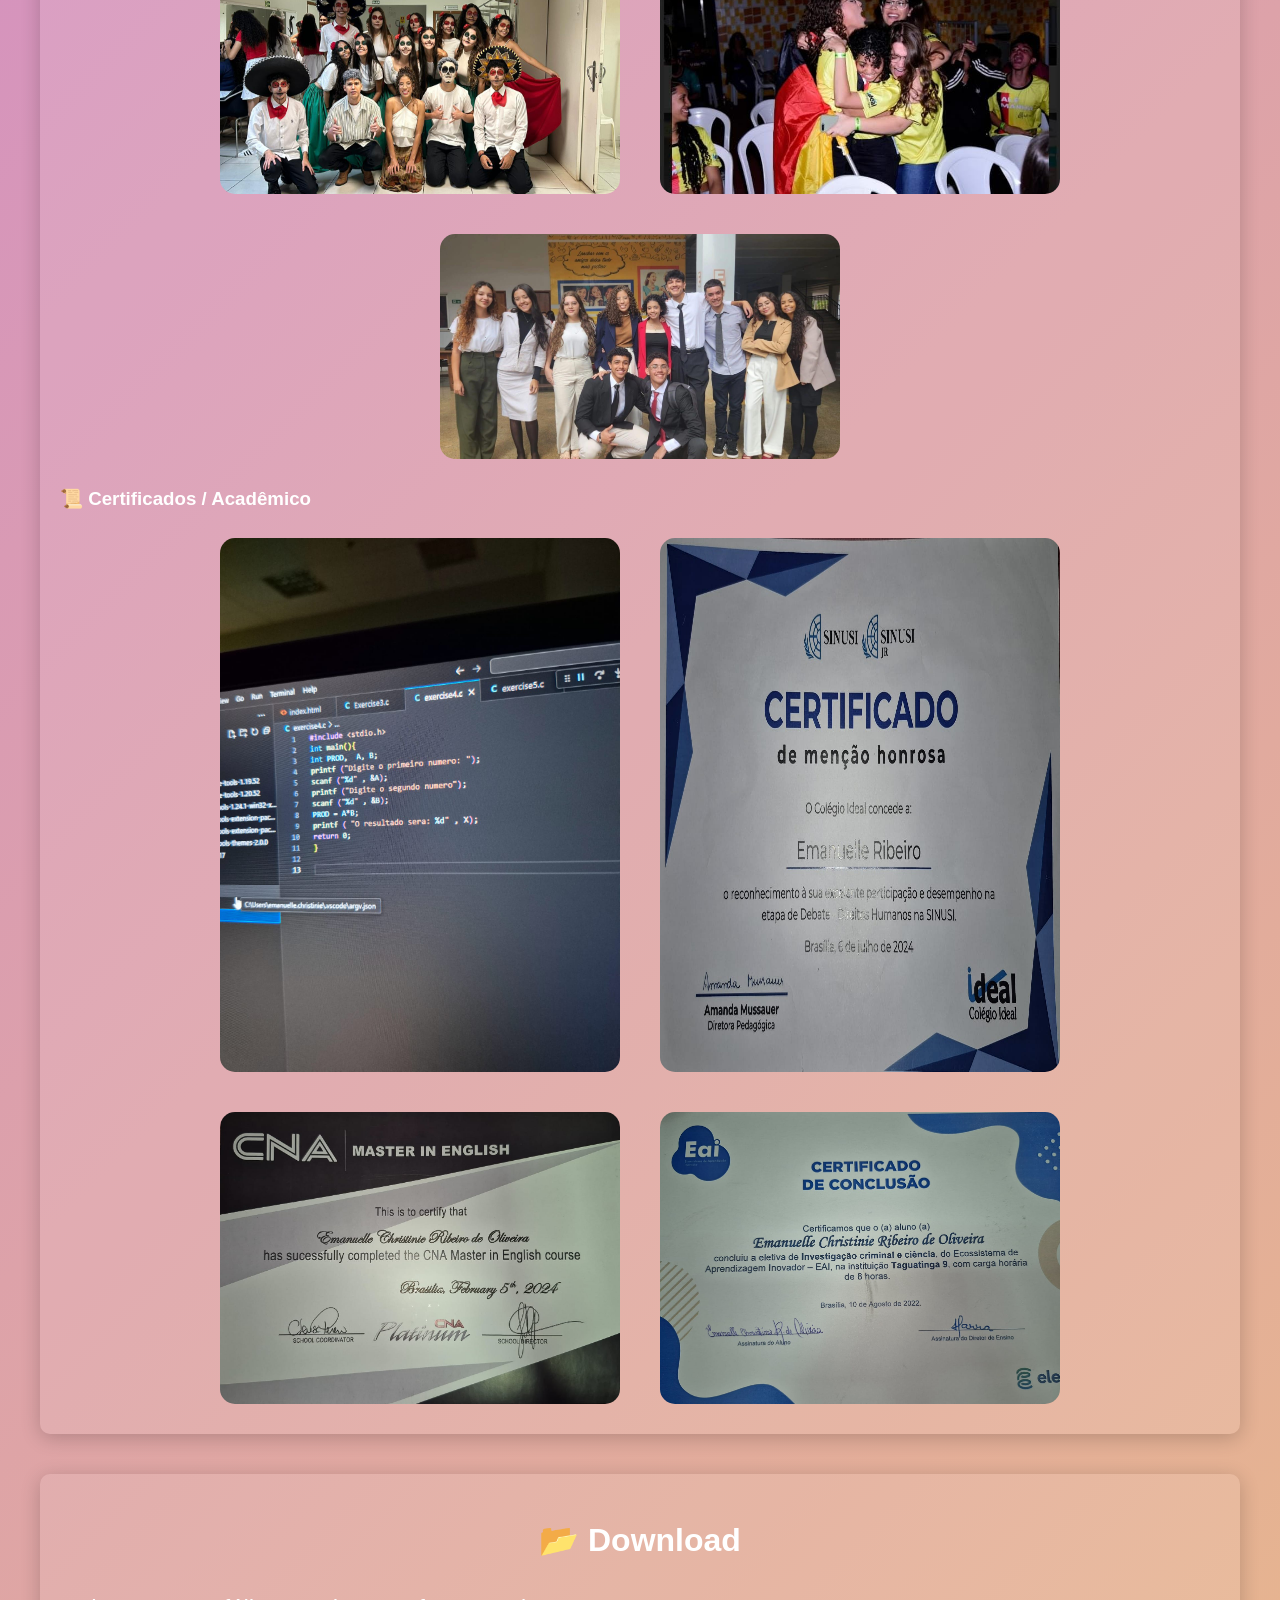
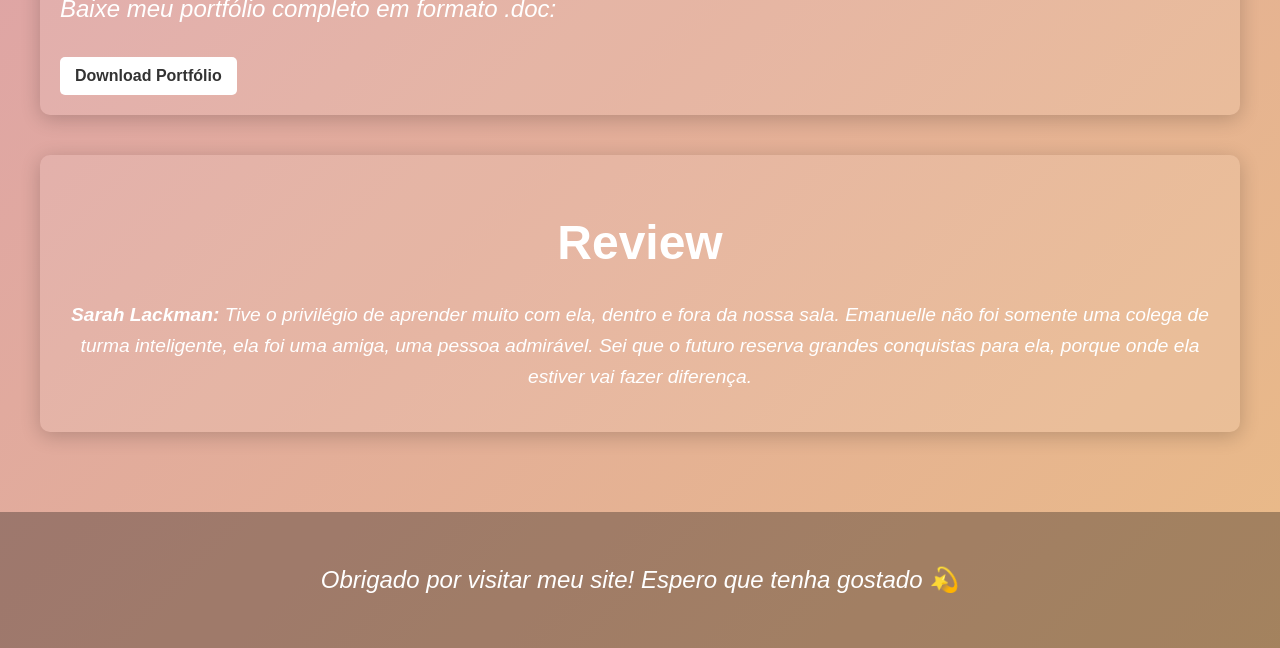
==== commit dfd264c3: "Update index.html" ====
--- a/index.html
+++ b/index.html
@@ -210,9 +210,9 @@
       <h2>🖼 Imagens de Trabalho</h2>
 
       <div class="gallery">
-        <img src="images/arte1.jpg" alt="Arte 1">
-        <img src="images/arte2.jpg" alt="Arte 2">
-        <img src="images/arte3.jpg" alt="Arte 3">
+        <img src="images/artes1.jpg" alt="Arte 1">
+        <img src="images/artes2.jpg" alt="Arte 2">
+        <img src="images/artes3.jpg" alt="Arte 3">
       </div>
 
       <h3>📊 Sinusi</h3>
@@ -224,10 +224,10 @@
 
       <h3>📜 Certificados / Acadêmico</h3>
       <div class="gallery">
-        <img src="images/certificado1.jpg" alt="Certificado 1">
-        <img src="images/certificado2.jpg" alt="Certificado 2">
-        <img src="images/certificado3.jpg" alt="Certificado 3">
-        <img src="images/certificado4.jpg" alt="Certificado 4">
+        <img src="images/certificados1.jpg" alt="Certificado 1">
+        <img src="images/certificados2.jpg" alt="Certificado 2">
+        <img src="images/certificados3.jpg" alt="Certificado 3">
+        <img src="images/certificados4.jpg" alt="Certificado 4">
       </div>
     </div>
 
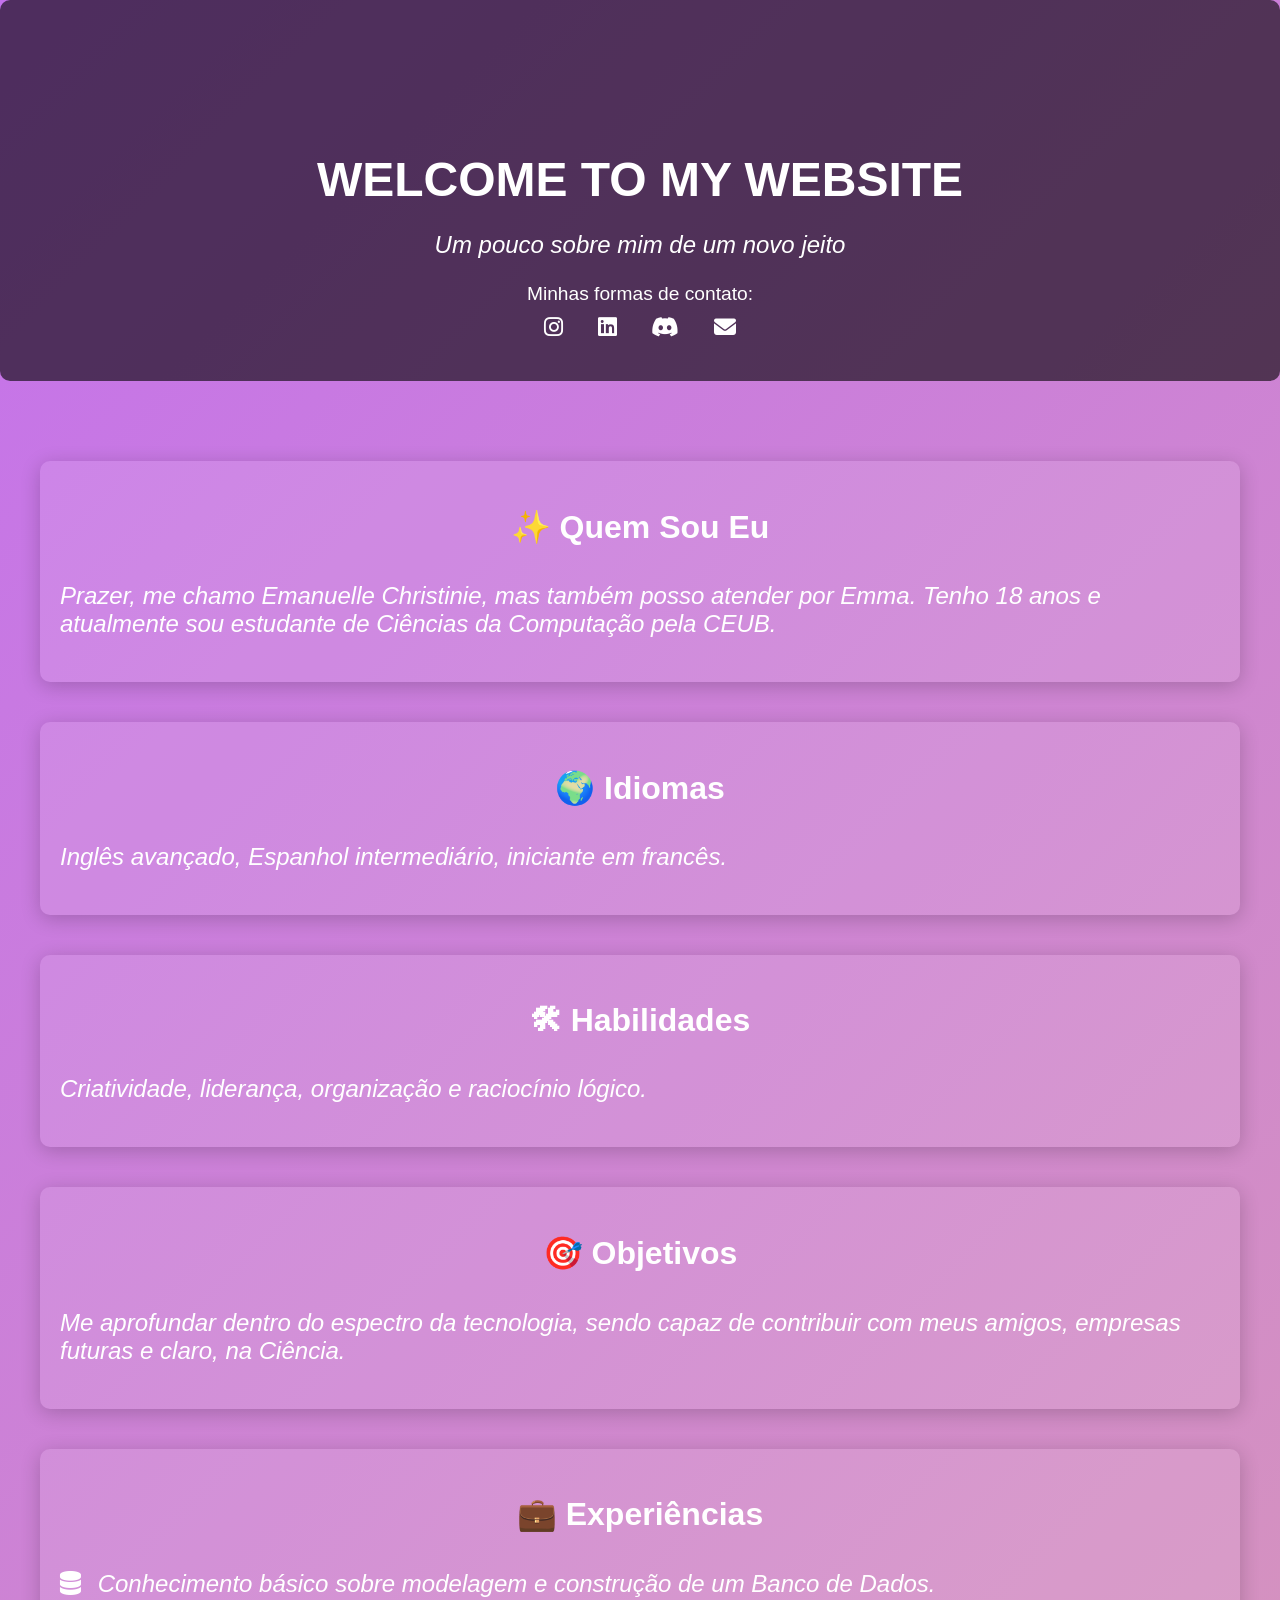
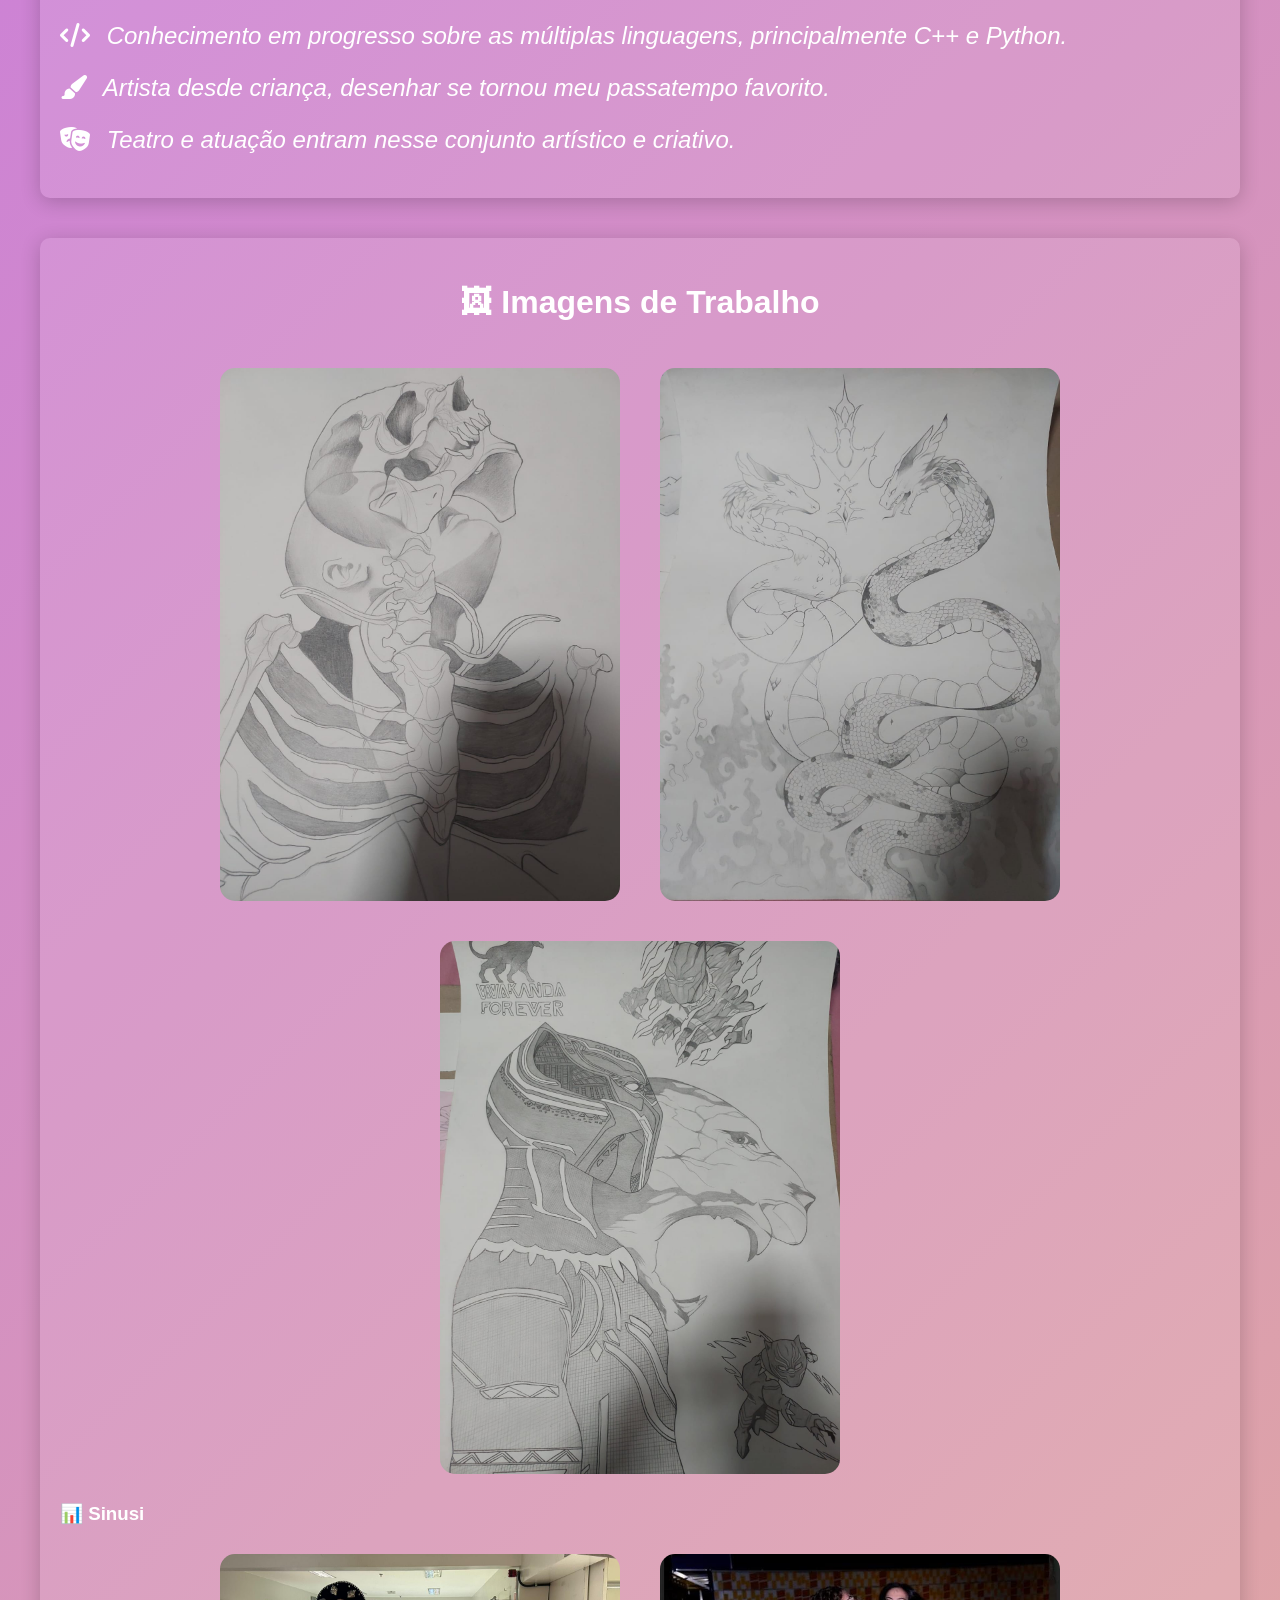
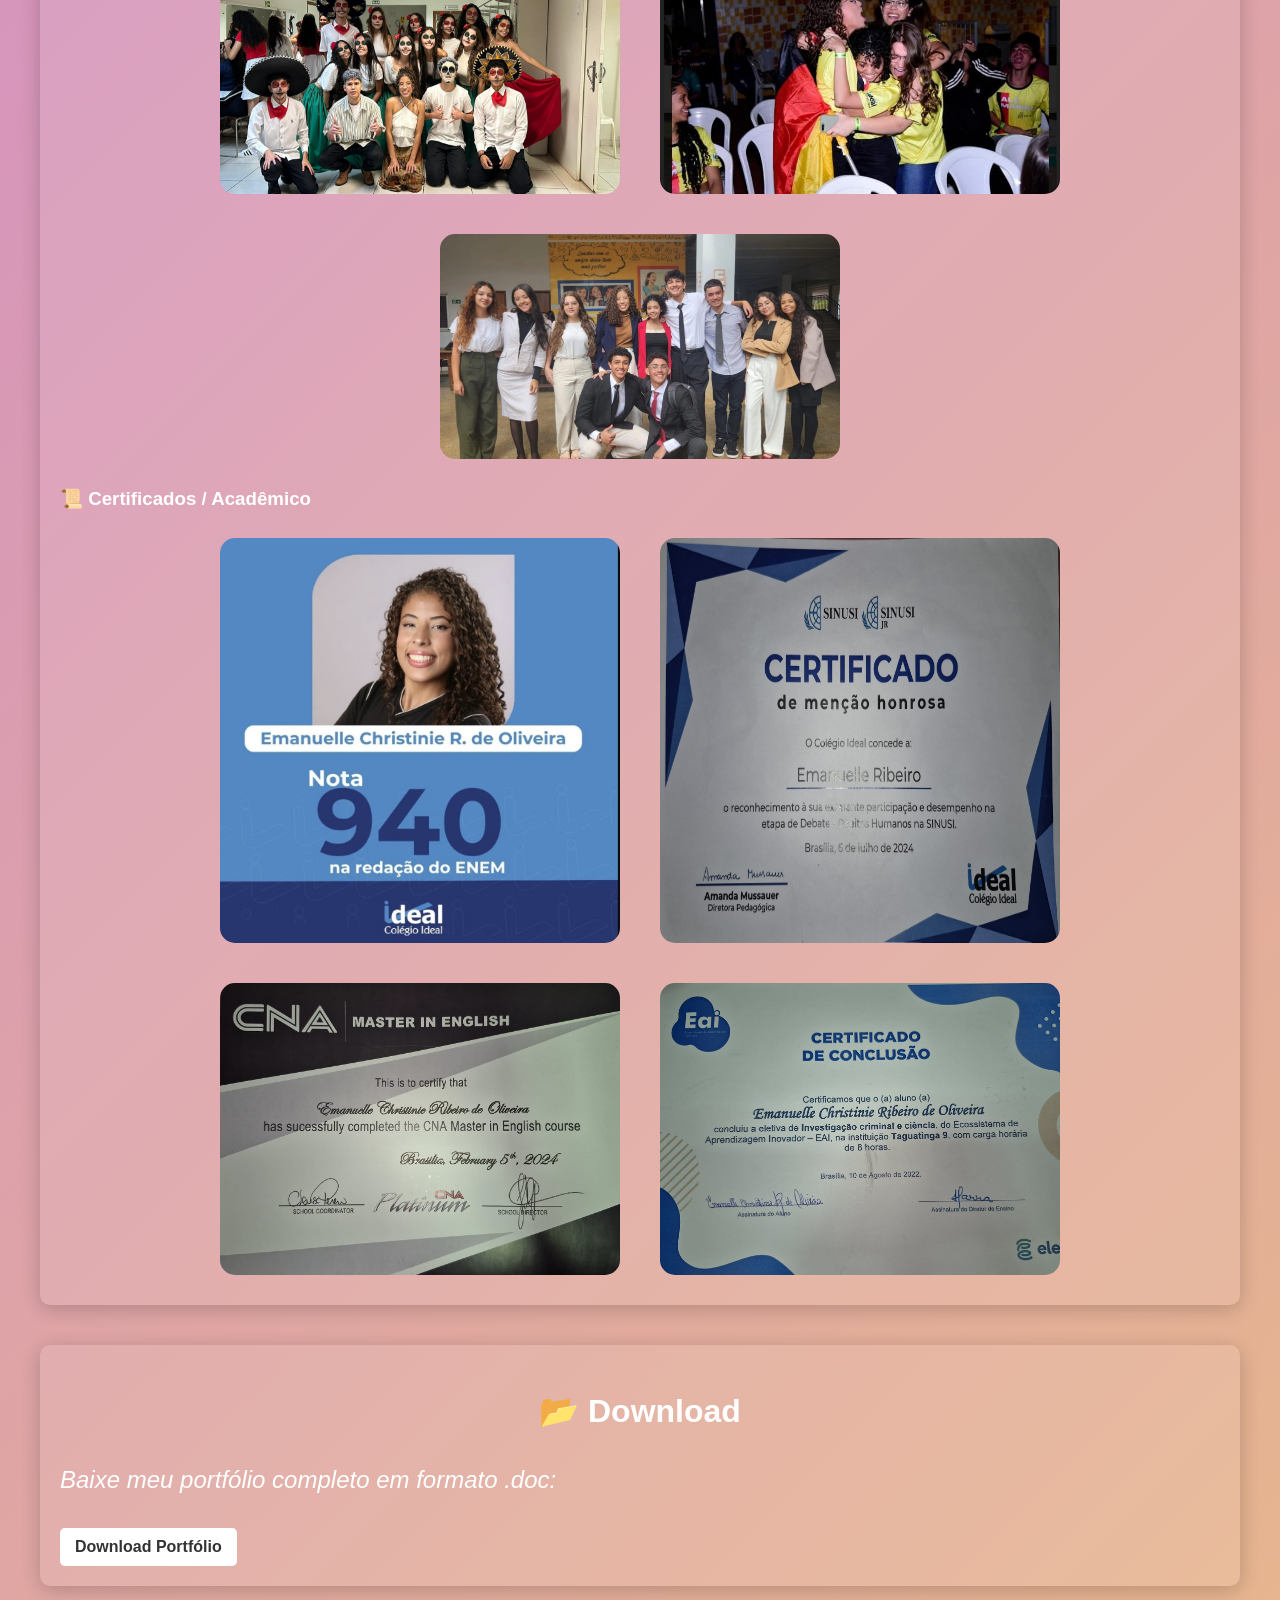
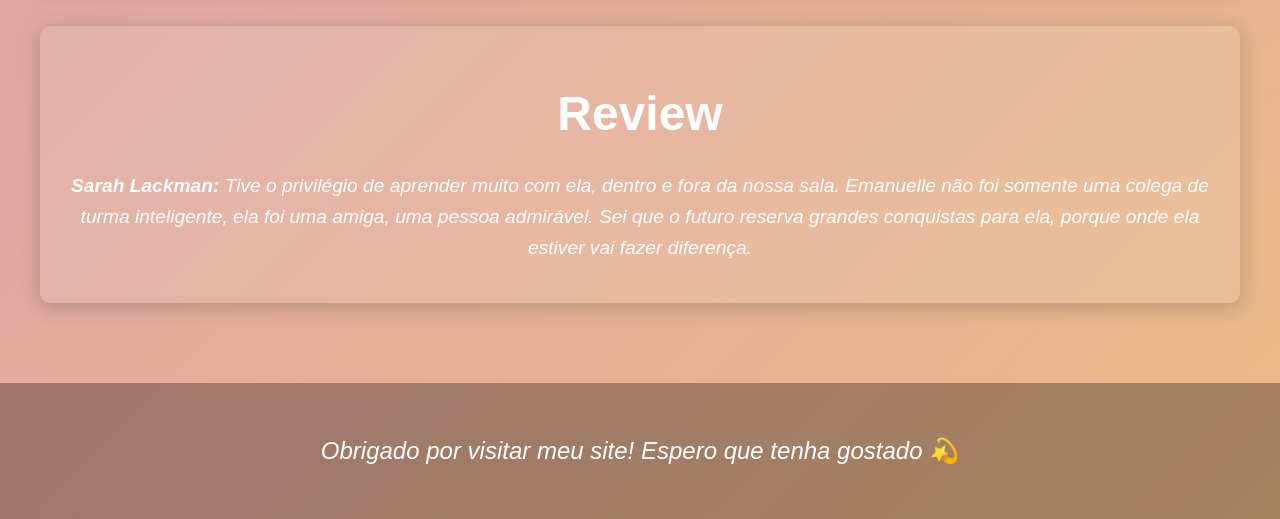
==== commit 3930aaaa: "Update index.html" ====
--- a/index.html
+++ b/index.html
@@ -210,9 +210,9 @@
       <h2>🖼 Imagens de Trabalho</h2>
 
       <div class="gallery">
-        <img src="images/artes1.jpg" alt="Arte 1">
-        <img src="images/artes2.jpg" alt="Arte 2">
-        <img src="images/artes3.jpg" alt="Arte 3">
+        <img src="images/artes1.jpg" alt="Artes 1">
+        <img src="images/artes2.jpg" alt="Artes 2">
+        <img src="images/artes3.jpg" alt="Artes 3">
       </div>
 
       <h3>📊 Sinusi</h3>
@@ -224,10 +224,10 @@
 
       <h3>📜 Certificados / Acadêmico</h3>
       <div class="gallery">
-        <img src="images/certificados1.jpg" alt="Certificado 1">
-        <img src="images/certificados2.jpg" alt="Certificado 2">
-        <img src="images/certificados3.jpg" alt="Certificado 3">
-        <img src="images/certificados4.jpg" alt="Certificado 4">
+        <img src="images/certificados1.jpg" alt="Certificados 1">
+        <img src="images/certificados2.jpg" alt="Certificados 2">
+        <img src="images/certificados3.jpg" alt="Certificados 3">
+        <img src="images/certificados4.jpg" alt="Certificados 4">
       </div>
     </div>
 
@@ -267,4 +267,3 @@
   </script>
 </body>
 </html>
-
